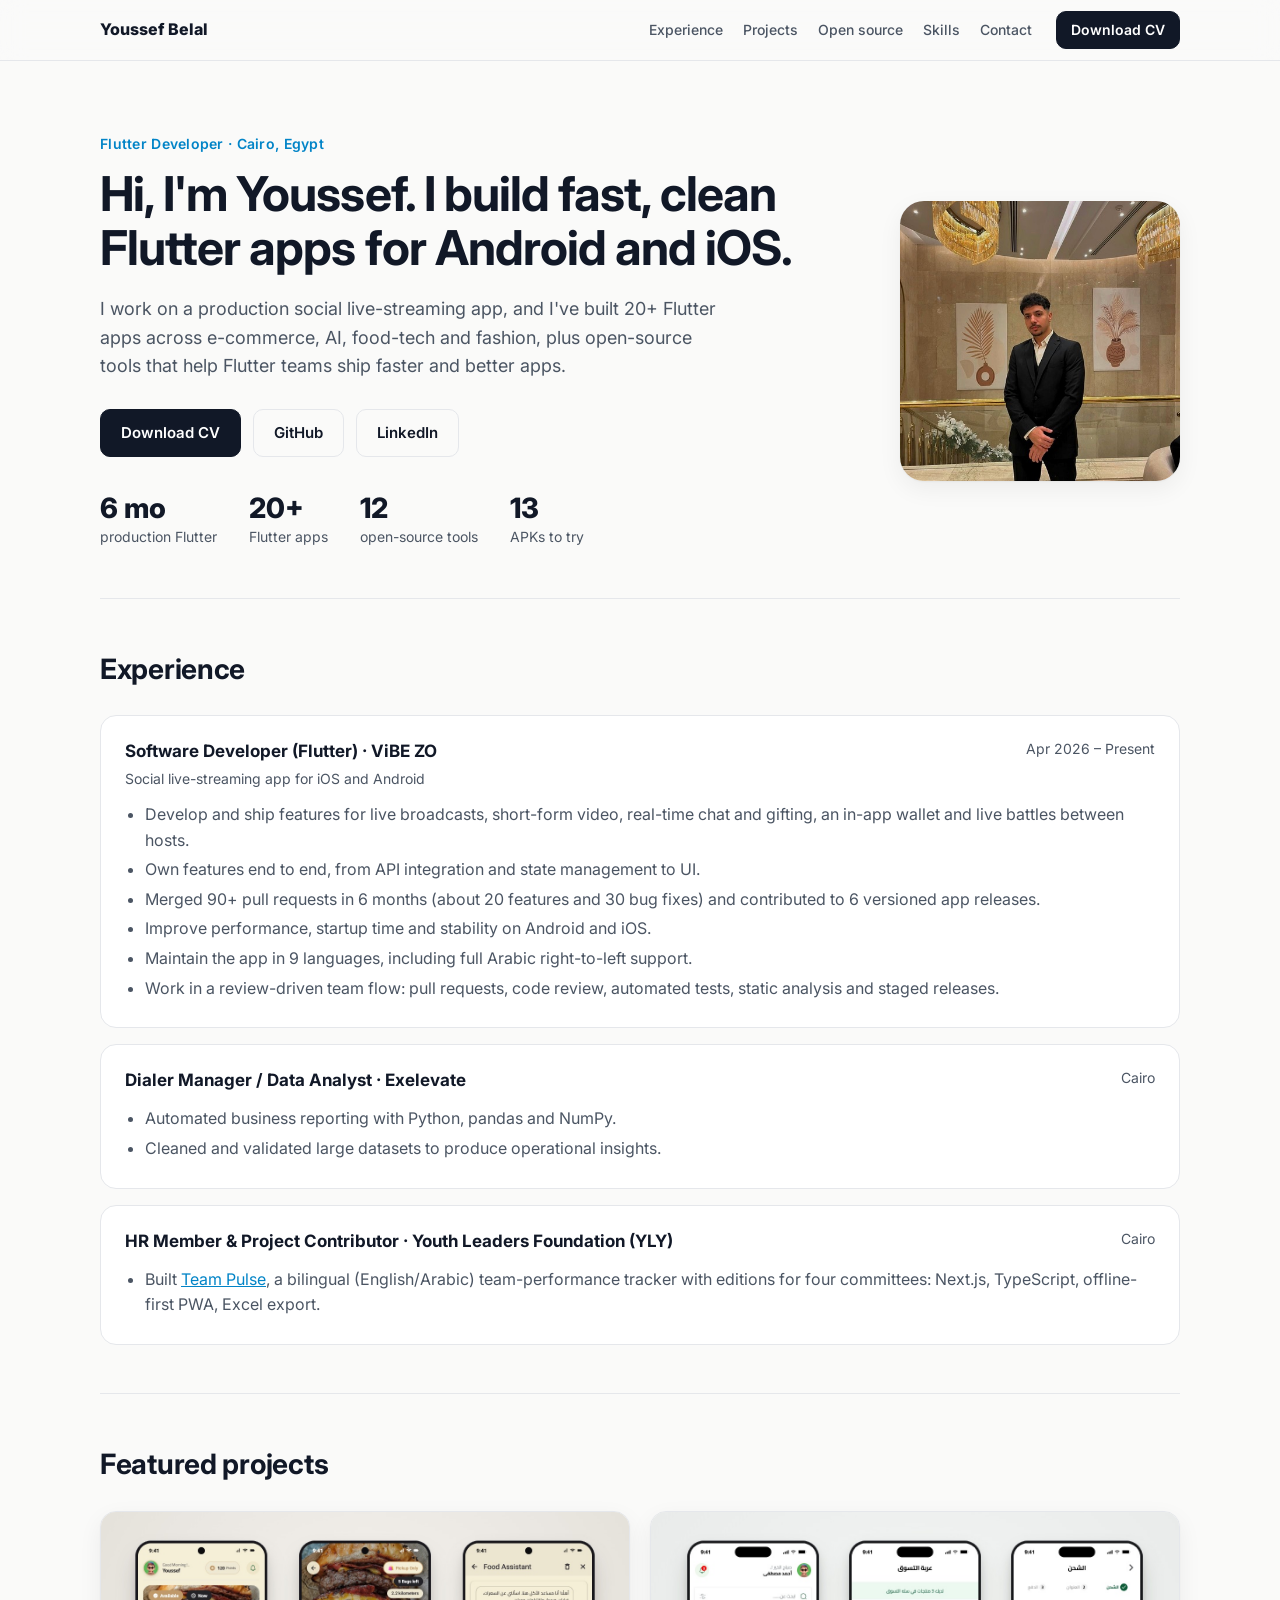
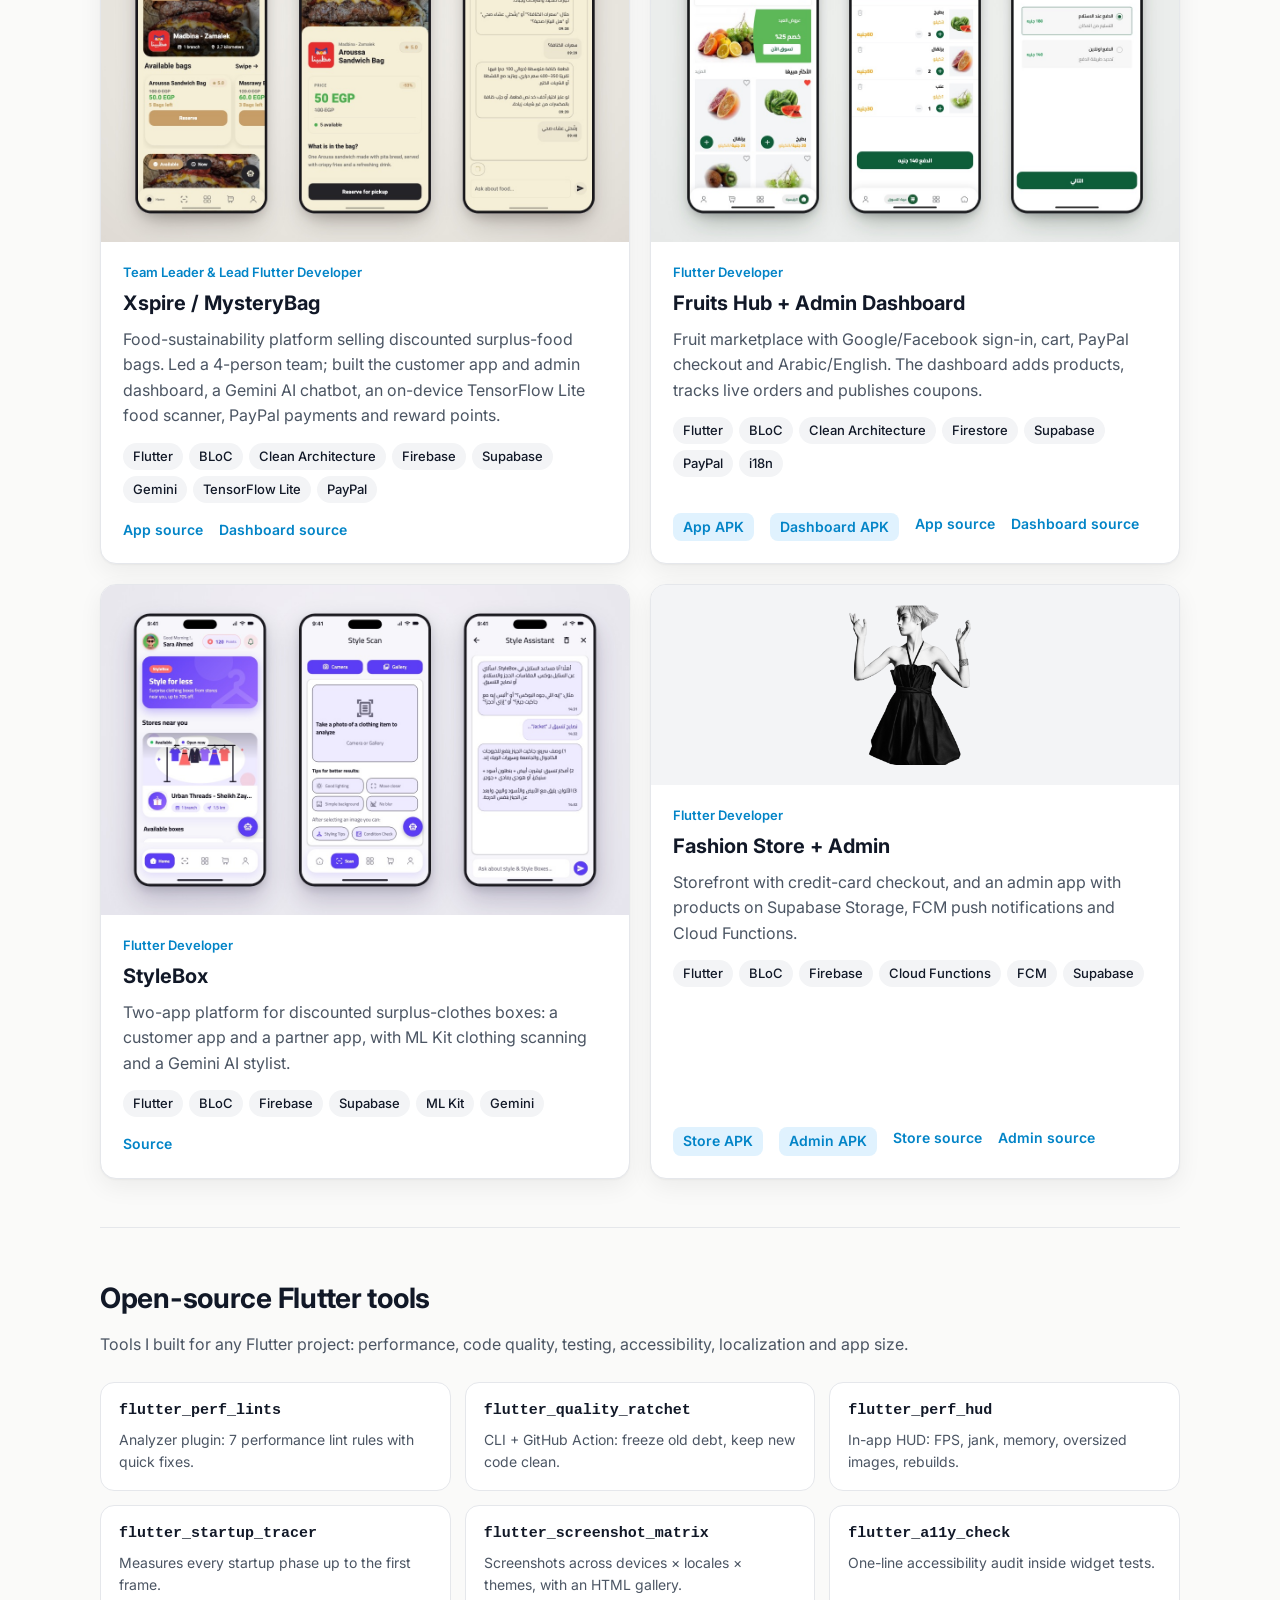
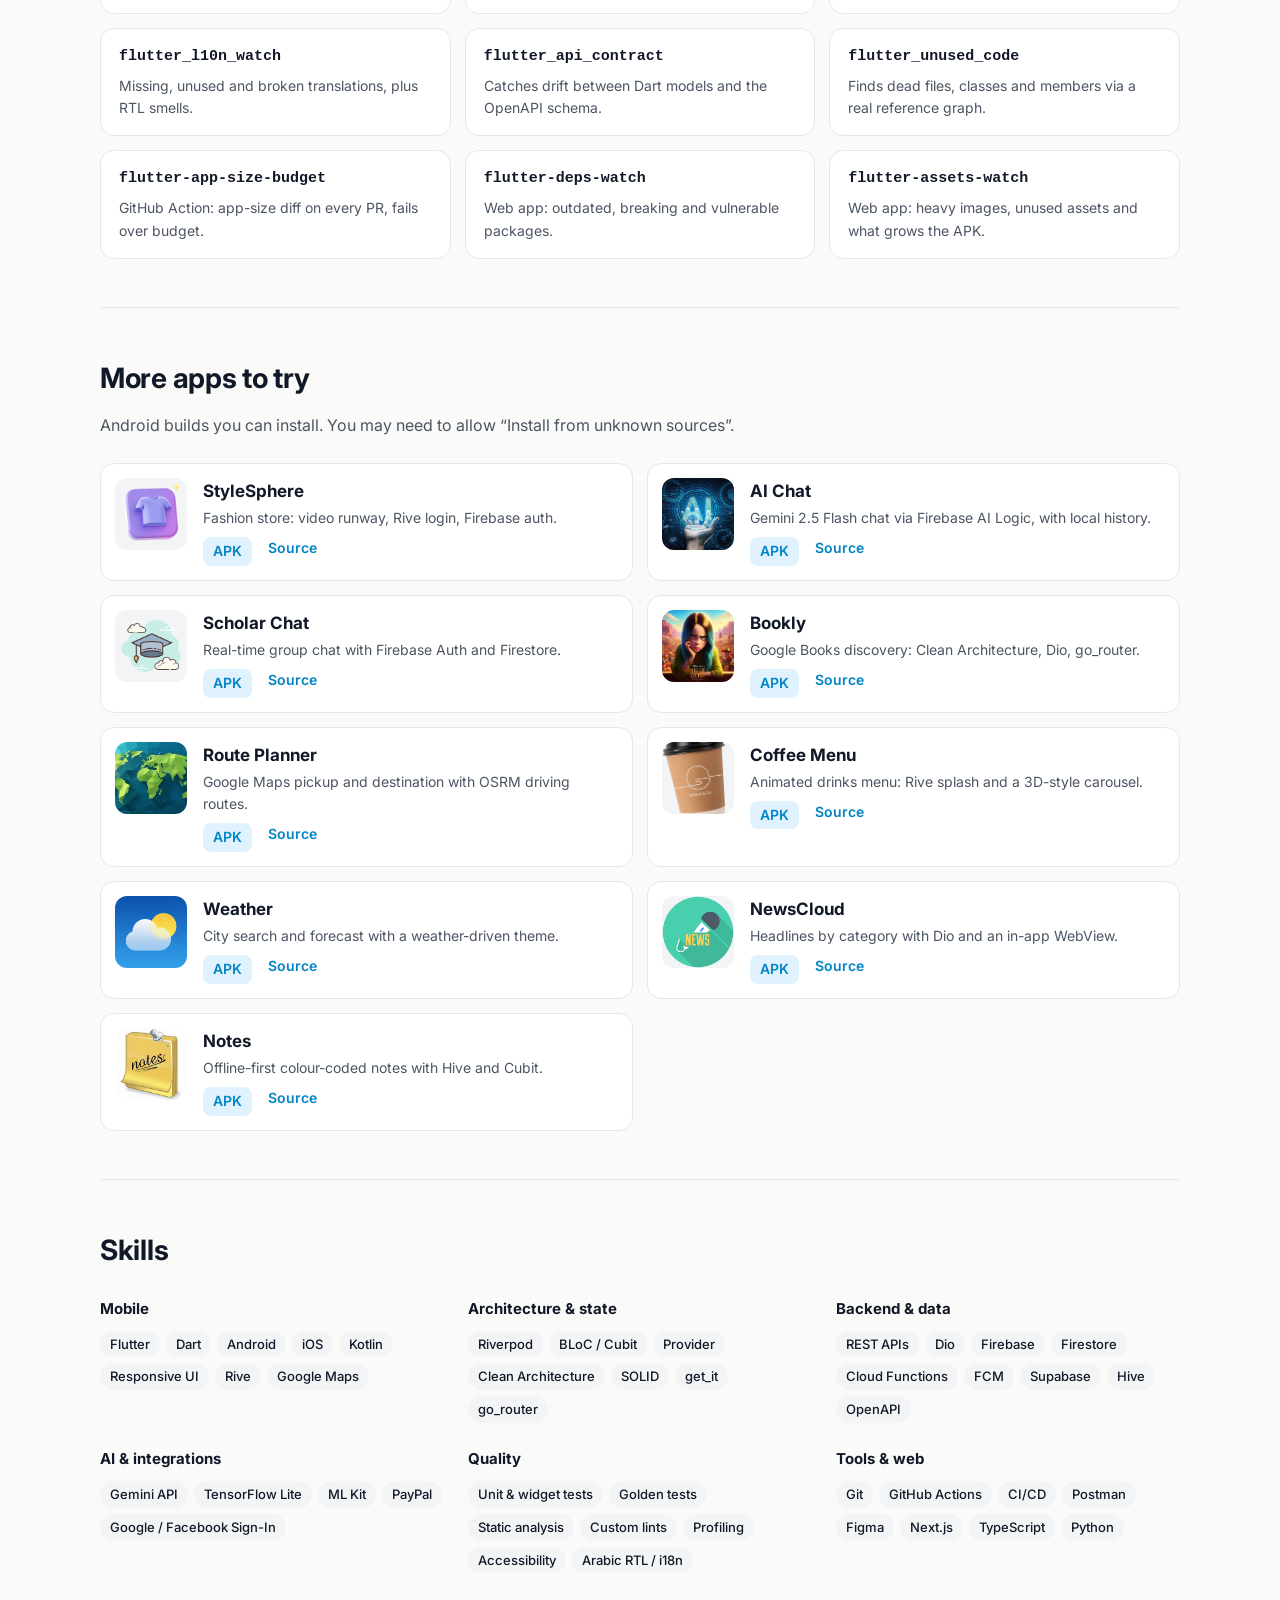
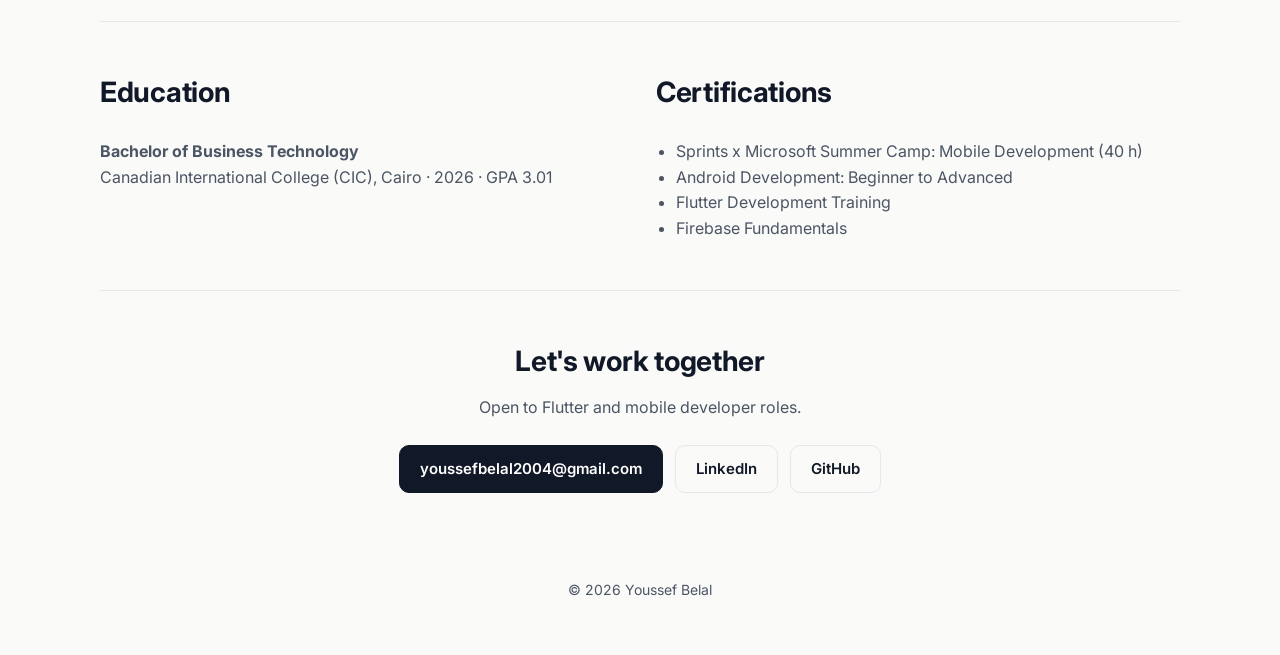
==== index.html @ f090f5cb "Portfolio site: Youssef Belal, Flutter Developer" ====
<!doctype html>
<html lang="en">
  <head>
    <meta charset="utf-8" />
    <meta name="viewport" content="width=device-width, initial-scale=1" />
    <title>Youssef Belal | Flutter Developer</title>
    <meta
      name="description"
      content="Youssef Belal, Flutter Developer in Cairo. Production experience on a social live-streaming app, 20+ Flutter apps and 12 open-source Flutter developer tools."
    />
    <meta property="og:type" content="website" />
    <meta property="og:title" content="Youssef Belal | Flutter Developer" />
    <meta
      property="og:description"
      content="Flutter apps, open-source developer tools and downloadable Android builds."
    />
    <meta property="og:image" content="https://youssef336.github.io/images/profile.jpg" />
    <link rel="canonical" href="https://youssef336.github.io/" />
    <link rel="icon" href="favicon.svg" type="image/svg+xml" />
    <link rel="preconnect" href="https://fonts.googleapis.com" />
    <link rel="preconnect" href="https://fonts.gstatic.com" crossorigin />
    <link
      href="https://fonts.googleapis.com/css2?family=Inter:wght@400;500;600;700;800&display=swap"
      rel="stylesheet"
    />
    <link rel="stylesheet" href="styles.css" />
  </head>
  <body>
    <header class="site-header">
      <div class="container header-bar">
        <a class="brand" href="#top">Youssef Belal</a>
        <nav class="nav" aria-label="Sections">
          <a href="#experience">Experience</a>
          <a href="#projects">Projects</a>
          <a href="#open-source">Open source</a>
          <a href="#skills">Skills</a>
          <a href="#contact">Contact</a>
        </nav>
        <a class="btn btn-small" href="cv/Youssef_Belal_CV.pdf" download>Download CV</a>
      </div>
    </header>

    <main id="top">
      <section class="hero container">
        <div class="hero-copy">
          <p class="eyebrow">Flutter Developer · Cairo, Egypt</p>
          <h1>Hi, I'm Youssef. I build fast, clean Flutter apps for Android and iOS.</h1>
          <p class="lead">
            I work on a production social live-streaming app, and I've built 20+ Flutter apps
            across e-commerce, AI, food-tech and fashion, plus open-source tools that help Flutter
            teams ship faster and better apps.
          </p>
          <div class="hero-actions">
            <a class="btn" href="cv/Youssef_Belal_CV.pdf" download>Download CV</a>
            <a class="btn btn-ghost" href="https://github.com/youssef336">GitHub</a>
            <a class="btn btn-ghost" href="https://www.linkedin.com/in/youssef-belal-509385294/"
              >LinkedIn</a
            >
          </div>
          <ul class="stats">
            <li><strong>6 mo</strong><span>production Flutter</span></li>
            <li><strong>20+</strong><span>Flutter apps</span></li>
            <li><strong>12</strong><span>open-source tools</span></li>
            <li><strong>13</strong><span>APKs to try</span></li>
          </ul>
        </div>
        <img class="hero-photo" src="images/profile.jpg" alt="Youssef Belal" />
      </section>

      <section class="section container" id="experience">
        <h2>Experience</h2>
        <div class="timeline">
          <article class="job">
            <div class="job-head">
              <h3>Software Developer (Flutter) · ViBE ZO</h3>
              <span class="when">Apr 2026 – Present</span>
            </div>
            <p class="job-sub">Social live-streaming app for iOS and Android</p>
            <ul>
              <li>
                Develop and ship features for live broadcasts, short-form video, real-time chat and
                gifting, an in-app wallet and live battles between hosts.
              </li>
              <li>Own features end to end, from API integration and state management to UI.</li>
              <li>
                Merged 90+ pull requests in 6 months (about 20 features and 30 bug fixes) and
                contributed to 6 versioned app releases.
              </li>
              <li>Improve performance, startup time and stability on Android and iOS.</li>
              <li>Maintain the app in 9 languages, including full Arabic right-to-left support.</li>
              <li>
                Work in a review-driven team flow: pull requests, code review, automated tests,
                static analysis and staged releases.
              </li>
            </ul>
          </article>
          <article class="job">
            <div class="job-head">
              <h3>Dialer Manager / Data Analyst · Exelevate</h3>
              <span class="when">Cairo</span>
            </div>
            <ul>
              <li>Automated business reporting with Python, pandas and NumPy.</li>
              <li>Cleaned and validated large datasets to produce operational insights.</li>
            </ul>
          </article>
          <article class="job">
            <div class="job-head">
              <h3>HR Member &amp; Project Contributor · Youth Leaders Foundation (YLY)</h3>
              <span class="when">Cairo</span>
            </div>
            <ul>
              <li>
                Built <a href="https://github.com/youssef336/YLY-web">Team Pulse</a>, a bilingual
                (English/Arabic) team-performance tracker with editions for four committees:
                Next.js, TypeScript, offline-first PWA, Excel export.
              </li>
            </ul>
          </article>
        </div>
      </section>

      <section class="section container" id="projects">
        <h2>Featured projects</h2>
        <div class="featured">
          <article class="project">
            <img src="images/mysterybag_screens.jpg" alt="MysteryBag app screens: home, bag details, AI food assistant" class="project-img screens" />
            <div class="project-body">
              <p class="role">Team Leader &amp; Lead Flutter Developer</p>
              <h3>Xspire / MysteryBag</h3>
              <p>
                Food-sustainability platform selling discounted surplus-food bags. Led a 4-person
                team; built the customer app and admin dashboard, a Gemini AI chatbot, an on-device
                TensorFlow Lite food scanner, PayPal payments and reward points.
              </p>
              <ul class="tags">
                <li>Flutter</li>
                <li>BLoC</li>
                <li>Clean Architecture</li>
                <li>Firebase</li>
                <li>Supabase</li>
                <li>Gemini</li>
                <li>TensorFlow Lite</li>
                <li>PayPal</li>
              </ul>
              <div class="links">
                <a href="https://github.com/youssef336/CiC_final_project">App source</a>
                <a href="https://github.com/SeifAhmed444/xspire_dashboard">Dashboard source</a>
              </div>
            </div>
          </article>

          <article class="project">
            <img
              src="images/fruitshub_screens.jpg"
              alt="Fruits Hub app screens: home, cart, checkout"
              class="project-img screens"
            />
            <div class="project-body">
              <p class="role">Flutter Developer</p>
              <h3>Fruits Hub + Admin Dashboard</h3>
              <p>
                Fruit marketplace with Google/Facebook sign-in, cart, PayPal checkout and
                Arabic/English. The dashboard adds products, tracks live orders and publishes
                coupons.
              </p>
              <ul class="tags">
                <li>Flutter</li>
                <li>BLoC</li>
                <li>Clean Architecture</li>
                <li>Firestore</li>
                <li>Supabase</li>
                <li>PayPal</li>
                <li>i18n</li>
              </ul>
              <div class="links">
                <a class="apk" href="https://github.com/youssef336/portfolio/releases/download/apps/Fruits_Hub.apk">App APK</a>
                <a class="apk" href="https://github.com/youssef336/portfolio/releases/download/apps/fruits_hub_dashboard.apk">Dashboard APK</a>
                <a href="https://github.com/youssef336/Fruits_Hub">App source</a>
                <a href="https://github.com/youssef336/fruits_hub_dashboard">Dashboard source</a>
              </div>
            </div>
          </article>

          <article class="project">
            <img src="images/stylebox_screens.jpg" alt="StyleBox app screens: home, style scan, AI stylist" class="project-img screens" />
            <div class="project-body">
              <p class="role">Flutter Developer</p>
              <h3>StyleBox</h3>
              <p>
                Two-app platform for discounted surplus-clothes boxes: a customer app and a partner
                app, with ML Kit clothing scanning and a Gemini AI stylist.
              </p>
              <ul class="tags">
                <li>Flutter</li>
                <li>BLoC</li>
                <li>Firebase</li>
                <li>Supabase</li>
                <li>ML Kit</li>
                <li>Gemini</li>
              </ul>
              <div class="links">
                <a href="https://github.com/youssef336/stylebox">Source</a>
              </div>
            </div>
          </article>

          <article class="project">
            <img
              src="images/fashion_dashboard.png"
              alt="Fashion admin app"
              class="project-img contain"
            />
            <div class="project-body">
              <p class="role">Flutter Developer</p>
              <h3>Fashion Store + Admin</h3>
              <p>
                Storefront with credit-card checkout, and an admin app with products on Supabase
                Storage, FCM push notifications and Cloud Functions.
              </p>
              <ul class="tags">
                <li>Flutter</li>
                <li>BLoC</li>
                <li>Firebase</li>
                <li>Cloud Functions</li>
                <li>FCM</li>
                <li>Supabase</li>
              </ul>
              <div class="links">
                <a class="apk" href="https://github.com/youssef336/portfolio/releases/download/apps/fashion_app.apk">Store APK</a>
                <a class="apk" href="https://github.com/youssef336/portfolio/releases/download/apps/fashion_dashboard.apk">Admin APK</a>
                <a href="https://github.com/youssef336/fashion_app">Store source</a>
                <a href="https://github.com/youssef336/fashion_dashboard">Admin source</a>
              </div>
            </div>
          </article>
        </div>
      </section>

      <section class="section container" id="open-source">
        <h2>Open-source Flutter tools</h2>
        <p class="section-lead">
          Tools I built for any Flutter project: performance, code quality, testing, accessibility,
          localization and app size.
        </p>
        <div class="tools">
          <a class="tool" href="https://github.com/youssef336/flutter_perf_lints">
            <h3>flutter_perf_lints</h3>
            <p>Analyzer plugin: 7 performance lint rules with quick fixes.</p>
          </a>
          <a class="tool" href="https://github.com/youssef336/flutter_quality_ratchet">
            <h3>flutter_quality_ratchet</h3>
            <p>CLI + GitHub Action: freeze old debt, keep new code clean.</p>
          </a>
          <a class="tool" href="https://github.com/youssef336/flutter_perf_hud">
            <h3>flutter_perf_hud</h3>
            <p>In-app HUD: FPS, jank, memory, oversized images, rebuilds.</p>
          </a>
          <a class="tool" href="https://github.com/youssef336/flutter_startup_tracer">
            <h3>flutter_startup_tracer</h3>
            <p>Measures every startup phase up to the first frame.</p>
          </a>
          <a class="tool" href="https://github.com/youssef336/flutter_screenshot_matrix">
            <h3>flutter_screenshot_matrix</h3>
            <p>Screenshots across devices × locales × themes, with an HTML gallery.</p>
          </a>
          <a class="tool" href="https://github.com/youssef336/flutter_a11y_check">
            <h3>flutter_a11y_check</h3>
            <p>One-line accessibility audit inside widget tests.</p>
          </a>
          <a class="tool" href="https://github.com/youssef336/flutter_l10n_watch">
            <h3>flutter_l10n_watch</h3>
            <p>Missing, unused and broken translations, plus RTL smells.</p>
          </a>
          <a class="tool" href="https://github.com/youssef336/flutter_api_contract">
            <h3>flutter_api_contract</h3>
            <p>Catches drift between Dart models and the OpenAPI schema.</p>
          </a>
          <a class="tool" href="https://github.com/youssef336/flutter_unused_code">
            <h3>flutter_unused_code</h3>
            <p>Finds dead files, classes and members via a real reference graph.</p>
          </a>
          <a class="tool" href="https://github.com/youssef336/flutter-app-size-budget">
            <h3>flutter-app-size-budget</h3>
            <p>GitHub Action: app-size diff on every PR, fails over budget.</p>
          </a>
          <a class="tool" href="https://youssef336.github.io/flutter-deps-watch/">
            <h3>flutter-deps-watch</h3>
            <p>Web app: outdated, breaking and vulnerable packages.</p>
          </a>
          <a class="tool" href="https://youssef336.github.io/flutter-assets-watch/">
            <h3>flutter-assets-watch</h3>
            <p>Web app: heavy images, unused assets and what grows the APK.</p>
          </a>
        </div>
      </section>

      <section class="section container" id="apps">
        <h2>More apps to try</h2>
        <p class="section-lead">
          Android builds you can install. You may need to allow “Install from unknown sources”.
        </p>
        <div class="apps">
          <article class="app">
            <img src="images/StyleSphere.png" alt="" />
            <div>
              <h3>StyleSphere</h3>
              <p>Fashion store: video runway, Rive login, Firebase auth.</p>
              <div class="links">
                <a class="apk" href="https://github.com/youssef336/portfolio/releases/download/apps/StyleSphere.apk">APK</a>
                <a href="https://github.com/youssef336/StyleSphere">Source</a>
              </div>
            </div>
          </article>
          <article class="app">
            <img src="images/AI_chatgpt.png" alt="" />
            <div>
              <h3>AI Chat</h3>
              <p>Gemini 2.5 Flash chat via Firebase AI Logic, with local history.</p>
              <div class="links">
                <a class="apk" href="https://github.com/youssef336/portfolio/releases/download/apps/AI_chatgpt.apk">APK</a>
                <a href="https://github.com/youssef336/AI_chatgpt">Source</a>
              </div>
            </div>
          </article>
          <article class="app">
            <img src="images/Chat_app.png" alt="" />
            <div>
              <h3>Scholar Chat</h3>
              <p>Real-time group chat with Firebase Auth and Firestore.</p>
              <div class="links">
                <a class="apk" href="https://github.com/youssef336/portfolio/releases/download/apps/Chat_app.apk">APK</a>
                <a href="https://github.com/youssef336/Chat_app">Source</a>
              </div>
            </div>
          </article>
          <article class="app">
            <img src="images/Bookly_app.png" alt="" />
            <div>
              <h3>Bookly</h3>
              <p>Google Books discovery: Clean Architecture, Dio, go_router.</p>
              <div class="links">
                <a class="apk" href="https://github.com/youssef336/portfolio/releases/download/apps/Bookly_app.apk">APK</a>
                <a href="https://github.com/youssef336/Bookly_app">Source</a>
              </div>
            </div>
          </article>
          <article class="app">
            <img src="images/Map.png" alt="" />
            <div>
              <h3>Route Planner</h3>
              <p>Google Maps pickup and destination with OSRM driving routes.</p>
              <div class="links">
                <a class="apk" href="https://github.com/youssef336/portfolio/releases/download/apps/Map.apk">APK</a>
                <a href="https://github.com/youssef336/Map">Source</a>
              </div>
            </div>
          </article>
          <article class="app">
            <img src="images/Coffee_app.png" alt="" />
            <div>
              <h3>Coffee Menu</h3>
              <p>Animated drinks menu: Rive splash and a 3D-style carousel.</p>
              <div class="links">
                <a class="apk" href="https://github.com/youssef336/portfolio/releases/download/apps/Coffee_app.apk">APK</a>
                <a href="https://github.com/youssef336/Coffee_app">Source</a>
              </div>
            </div>
          </article>
          <article class="app">
            <img src="images/weather.png" alt="" />
            <div>
              <h3>Weather</h3>
              <p>City search and forecast with a weather-driven theme.</p>
              <div class="links">
                <a class="apk" href="https://github.com/youssef336/portfolio/releases/download/apps/weather_app.apk">APK</a>
                <a href="https://github.com/youssef336/Weather_app">Source</a>
              </div>
            </div>
          </article>
          <article class="app">
            <img src="images/news_app.png" alt="" />
            <div>
              <h3>NewsCloud</h3>
              <p>Headlines by category with Dio and an in-app WebView.</p>
              <div class="links">
                <a class="apk" href="https://github.com/youssef336/portfolio/releases/download/apps/news_app.apk">APK</a>
                <a href="https://github.com/youssef336/news_app">Source</a>
              </div>
            </div>
          </article>
          <article class="app">
            <img src="images/notes_app.png" alt="" />
            <div>
              <h3>Notes</h3>
              <p>Offline-first colour-coded notes with Hive and Cubit.</p>
              <div class="links">
                <a class="apk" href="https://github.com/youssef336/portfolio/releases/download/apps/notes_app.apk">APK</a>
                <a href="https://github.com/youssef336/notes_app">Source</a>
              </div>
            </div>
          </article>
        </div>
      </section>

      <section class="section container" id="skills">
        <h2>Skills</h2>
        <div class="skills">
          <div>
            <h3>Mobile</h3>
            <ul class="tags">
              <li>Flutter</li>
              <li>Dart</li>
              <li>Android</li>
              <li>iOS</li>
              <li>Kotlin</li>
              <li>Responsive UI</li>
              <li>Rive</li>
              <li>Google Maps</li>
            </ul>
          </div>
          <div>
            <h3>Architecture &amp; state</h3>
            <ul class="tags">
              <li>Riverpod</li>
              <li>BLoC / Cubit</li>
              <li>Provider</li>
              <li>Clean Architecture</li>
              <li>SOLID</li>
              <li>get_it</li>
              <li>go_router</li>
            </ul>
          </div>
          <div>
            <h3>Backend &amp; data</h3>
            <ul class="tags">
              <li>REST APIs</li>
              <li>Dio</li>
              <li>Firebase</li>
              <li>Firestore</li>
              <li>Cloud Functions</li>
              <li>FCM</li>
              <li>Supabase</li>
              <li>Hive</li>
              <li>OpenAPI</li>
            </ul>
          </div>
          <div>
            <h3>AI &amp; integrations</h3>
            <ul class="tags">
              <li>Gemini API</li>
              <li>TensorFlow Lite</li>
              <li>ML Kit</li>
              <li>PayPal</li>
              <li>Google / Facebook Sign-In</li>
            </ul>
          </div>
          <div>
            <h3>Quality</h3>
            <ul class="tags">
              <li>Unit &amp; widget tests</li>
              <li>Golden tests</li>
              <li>Static analysis</li>
              <li>Custom lints</li>
              <li>Profiling</li>
              <li>Accessibility</li>
              <li>Arabic RTL / i18n</li>
            </ul>
          </div>
          <div>
            <h3>Tools &amp; web</h3>
            <ul class="tags">
              <li>Git</li>
              <li>GitHub Actions</li>
              <li>CI/CD</li>
              <li>Postman</li>
              <li>Figma</li>
              <li>Next.js</li>
              <li>TypeScript</li>
              <li>Python</li>
            </ul>
          </div>
        </div>
      </section>

      <section class="section container two-col" id="education">
        <div>
          <h2>Education</h2>
          <p>
            <strong>Bachelor of Business Technology</strong><br />
            Canadian International College (CIC), Cairo · 2026 · GPA 3.01
          </p>
        </div>
        <div>
          <h2>Certifications</h2>
          <ul class="plain">
            <li>Sprints x Microsoft Summer Camp: Mobile Development (40 h)</li>
            <li>Android Development: Beginner to Advanced</li>
            <li>Flutter Development Training</li>
            <li>Firebase Fundamentals</li>
          </ul>
        </div>
      </section>

      <section class="section container contact" id="contact">
        <h2>Let's work together</h2>
        <p class="section-lead">Open to Flutter and mobile developer roles.</p>
        <div class="hero-actions">
          <a class="btn" href="mailto:youssefbelal2004@gmail.com">youssefbelal2004@gmail.com</a>
          <a class="btn btn-ghost" href="https://www.linkedin.com/in/youssef-belal-509385294/"
            >LinkedIn</a
          >
          <a class="btn btn-ghost" href="https://github.com/youssef336">GitHub</a>
        </div>
      </section>
    </main>

    <footer class="site-footer container">
      <p>© 2026 Youssef Belal</p>
    </footer>
  </body>
</html>
---- styles.css ----
:root {
  --bg: #fafaf9;
  --surface: #ffffff;
  --text: #111827;
  --muted: #4b5563;
  --border: #e5e7eb;
  --accent: #0284c7;
  --accent-soft: #e0f2fe;
  --tag-bg: #f3f4f6;
  --btn-bg: #111827;
  --btn-text: #ffffff;
  --shadow: 0 1px 2px rgba(0, 0, 0, 0.04), 0 8px 24px rgba(0, 0, 0, 0.06);
}

@media (prefers-color-scheme: dark) {
  :root {
    --bg: #0b0f17;
    --surface: #121826;
    --text: #f3f4f6;
    --muted: #9ca3af;
    --border: #1f2937;
    --accent: #38bdf8;
    --accent-soft: #0c2a3d;
    --tag-bg: #1f2937;
    --btn-bg: #f3f4f6;
    --btn-text: #0b0f17;
    --shadow: 0 1px 2px rgba(0, 0, 0, 0.3), 0 8px 24px rgba(0, 0, 0, 0.35);
  }
}

* {
  box-sizing: border-box;
}

html {
  scroll-behavior: smooth;
  scroll-padding-top: 72px;
}

body {
  margin: 0;
  background: var(--bg);
  color: var(--text);
  font-family: Inter, system-ui, -apple-system, "Segoe UI", sans-serif;
  font-size: 16px;
  line-height: 1.6;
}

a {
  color: var(--accent);
}

img {
  max-width: 100%;
  display: block;
}

.container {
  width: min(1080px, calc(100% - 32px));
  margin: 0 auto;
}

/* Header */
.site-header {
  position: sticky;
  top: 0;
  z-index: 10;
  background: color-mix(in srgb, var(--bg) 85%, transparent);
  backdrop-filter: blur(12px);
  border-bottom: 1px solid var(--border);
}

.header-bar {
  display: flex;
  align-items: center;
  gap: 24px;
  height: 60px;
}

.brand {
  font-weight: 800;
  color: var(--text);
  text-decoration: none;
}

.nav {
  display: flex;
  gap: 20px;
  margin-left: auto;
}

.nav a {
  color: var(--muted);
  text-decoration: none;
  font-size: 14px;
  font-weight: 500;
}

.nav a:hover {
  color: var(--text);
}

/* Buttons */
.btn {
  display: inline-flex;
  align-items: center;
  justify-content: center;
  padding: 11px 20px;
  border-radius: 10px;
  background: var(--btn-bg);
  color: var(--btn-text);
  border: 1px solid var(--btn-bg);
  font-weight: 600;
  font-size: 15px;
  text-decoration: none;
  transition: transform 0.15s ease, opacity 0.15s ease;
}

.btn:hover {
  transform: translateY(-1px);
  opacity: 0.92;
}

.btn-ghost {
  background: transparent;
  color: var(--text);
  border-color: var(--border);
}

.btn-small {
  padding: 7px 14px;
  font-size: 14px;
}

/* Hero */
.hero {
  display: grid;
  grid-template-columns: 1fr 280px;
  gap: 48px;
  align-items: center;
  padding: 72px 0 48px;
}

.eyebrow {
  margin: 0 0 12px;
  color: var(--accent);
  font-weight: 600;
  font-size: 14px;
  letter-spacing: 0.02em;
}

h1 {
  margin: 0;
  font-size: clamp(32px, 5vw, 48px);
  line-height: 1.12;
  letter-spacing: -0.02em;
}

.lead {
  margin: 20px 0 28px;
  color: var(--muted);
  font-size: 18px;
  max-width: 620px;
}

.hero-actions {
  display: flex;
  flex-wrap: wrap;
  gap: 12px;
}

.hero-photo {
  width: 280px;
  aspect-ratio: 1;
  object-fit: cover;
  border-radius: 24px;
  box-shadow: var(--shadow);
}

.stats {
  display: flex;
  flex-wrap: wrap;
  gap: 32px;
  list-style: none;
  padding: 0;
  margin: 36px 0 0;
}

.stats strong {
  display: block;
  font-size: 28px;
  font-weight: 800;
  line-height: 1.1;
}

.stats span {
  color: var(--muted);
  font-size: 14px;
}

/* Sections */
.section {
  padding: 48px 0;
  border-top: 1px solid var(--border);
}

h2 {
  margin: 0 0 24px;
  font-size: 28px;
  letter-spacing: -0.01em;
}

h3 {
  margin: 0;
  font-size: 17px;
}

.section-lead {
  margin: -12px 0 24px;
  color: var(--muted);
}

/* Experience */
.timeline {
  display: grid;
  gap: 16px;
}

.job {
  background: var(--surface);
  border: 1px solid var(--border);
  border-radius: 16px;
  padding: 22px 24px;
}

.job-head {
  display: flex;
  justify-content: space-between;
  gap: 16px;
  flex-wrap: wrap;
}

.when {
  color: var(--muted);
  font-size: 14px;
  white-space: nowrap;
}

.job-sub {
  margin: 2px 0 0;
  color: var(--muted);
  font-size: 14px;
}

.job ul {
  margin: 12px 0 0;
  padding-left: 20px;
  color: var(--muted);
}

.job li {
  margin-bottom: 4px;
}

/* Featured projects */
.featured {
  display: grid;
  grid-template-columns: repeat(2, 1fr);
  gap: 20px;
}

.project {
  display: flex;
  flex-direction: column;
  background: var(--surface);
  border: 1px solid var(--border);
  border-radius: 16px;
  overflow: hidden;
  box-shadow: var(--shadow);
}

.project-img {
  width: 100%;
  height: 200px;
  object-fit: cover;
  background: var(--tag-bg);
}

.project-img.screens {
  height: auto;
  aspect-ratio: 1200 / 750;
}

.project-img.contain {
  object-fit: contain;
  padding: 20px;
}

.project-body {
  display: flex;
  flex-direction: column;
  flex: 1;
  padding: 20px 22px 22px;
}

.role {
  margin: 0 0 4px;
  color: var(--accent);
  font-size: 13px;
  font-weight: 600;
}

.project-body h3 {
  font-size: 20px;
}

.project-body > p:not(.role) {
  color: var(--muted);
  margin: 8px 0 14px;
}

.tags {
  display: flex;
  flex-wrap: wrap;
  gap: 6px;
  list-style: none;
  padding: 0;
  margin: 0 0 16px;
}

.tags li {
  background: var(--tag-bg);
  border-radius: 999px;
  padding: 3px 10px;
  font-size: 13px;
  font-weight: 500;
}

.links {
  display: flex;
  flex-wrap: wrap;
  gap: 8px 16px;
  margin-top: auto;
}

.links a {
  font-size: 14px;
  font-weight: 600;
  text-decoration: none;
}

.links a:hover {
  text-decoration: underline;
}

.links a.apk {
  background: var(--accent-soft);
  padding: 3px 10px;
  border-radius: 8px;
}

/* Open-source tools */
.tools {
  display: grid;
  grid-template-columns: repeat(3, 1fr);
  gap: 14px;
}

.tool {
  display: block;
  background: var(--surface);
  border: 1px solid var(--border);
  border-radius: 14px;
  padding: 16px 18px;
  color: var(--text);
  text-decoration: none;
  transition: border-color 0.15s ease, transform 0.15s ease;
}

.tool:hover {
  border-color: var(--accent);
  transform: translateY(-2px);
}

.tool h3 {
  font-size: 15px;
  font-family: ui-monospace, SFMono-Regular, Menlo, monospace;
  overflow-wrap: anywhere;
}

.tool p {
  margin: 6px 0 0;
  color: var(--muted);
  font-size: 14px;
}

/* More apps */
.apps {
  display: grid;
  grid-template-columns: repeat(2, 1fr);
  gap: 14px;
}

.app {
  display: flex;
  gap: 16px;
  align-items: flex-start;
  background: var(--surface);
  border: 1px solid var(--border);
  border-radius: 14px;
  padding: 14px;
}

.app img {
  width: 72px;
  height: 72px;
  flex-shrink: 0;
  border-radius: 12px;
  object-fit: cover;
  background: var(--tag-bg);
}

.app p {
  margin: 2px 0 8px;
  color: var(--muted);
  font-size: 14px;
}

/* Skills */
.skills {
  display: grid;
  grid-template-columns: repeat(3, 1fr);
  gap: 24px;
}

.skills h3 {
  margin-bottom: 10px;
  font-size: 15px;
}

.skills .tags {
  margin: 0;
}

/* Education */
.two-col {
  display: grid;
  grid-template-columns: 1fr 1fr;
  gap: 32px;
}

.two-col p,
.plain {
  color: var(--muted);
  margin: 0;
}

.plain {
  padding-left: 20px;
}

/* Contact & footer */
.contact {
  text-align: center;
}

.contact .hero-actions {
  justify-content: center;
}

.site-footer {
  padding: 24px 0 40px;
  color: var(--muted);
  font-size: 14px;
  text-align: center;
}

/* Responsive */
@media (max-width: 860px) {
  .nav {
    display: none;
  }

  .header-bar .btn-small {
    margin-left: auto;
  }

  .hero {
    grid-template-columns: 1fr;
    padding-top: 40px;
  }

  .hero-photo {
    order: -1;
    width: 140px;
    border-radius: 50%;
  }

  .featured,
  .apps,
  .two-col {
    grid-template-columns: 1fr;
  }

  .tools,
  .skills {
    grid-template-columns: repeat(2, 1fr);
  }
}

@media (max-width: 560px) {
  .tools,
  .skills {
    grid-template-columns: 1fr;
  }

  .stats {
    display: grid;
    grid-template-columns: repeat(2, 1fr);
    gap: 20px;
  }
}
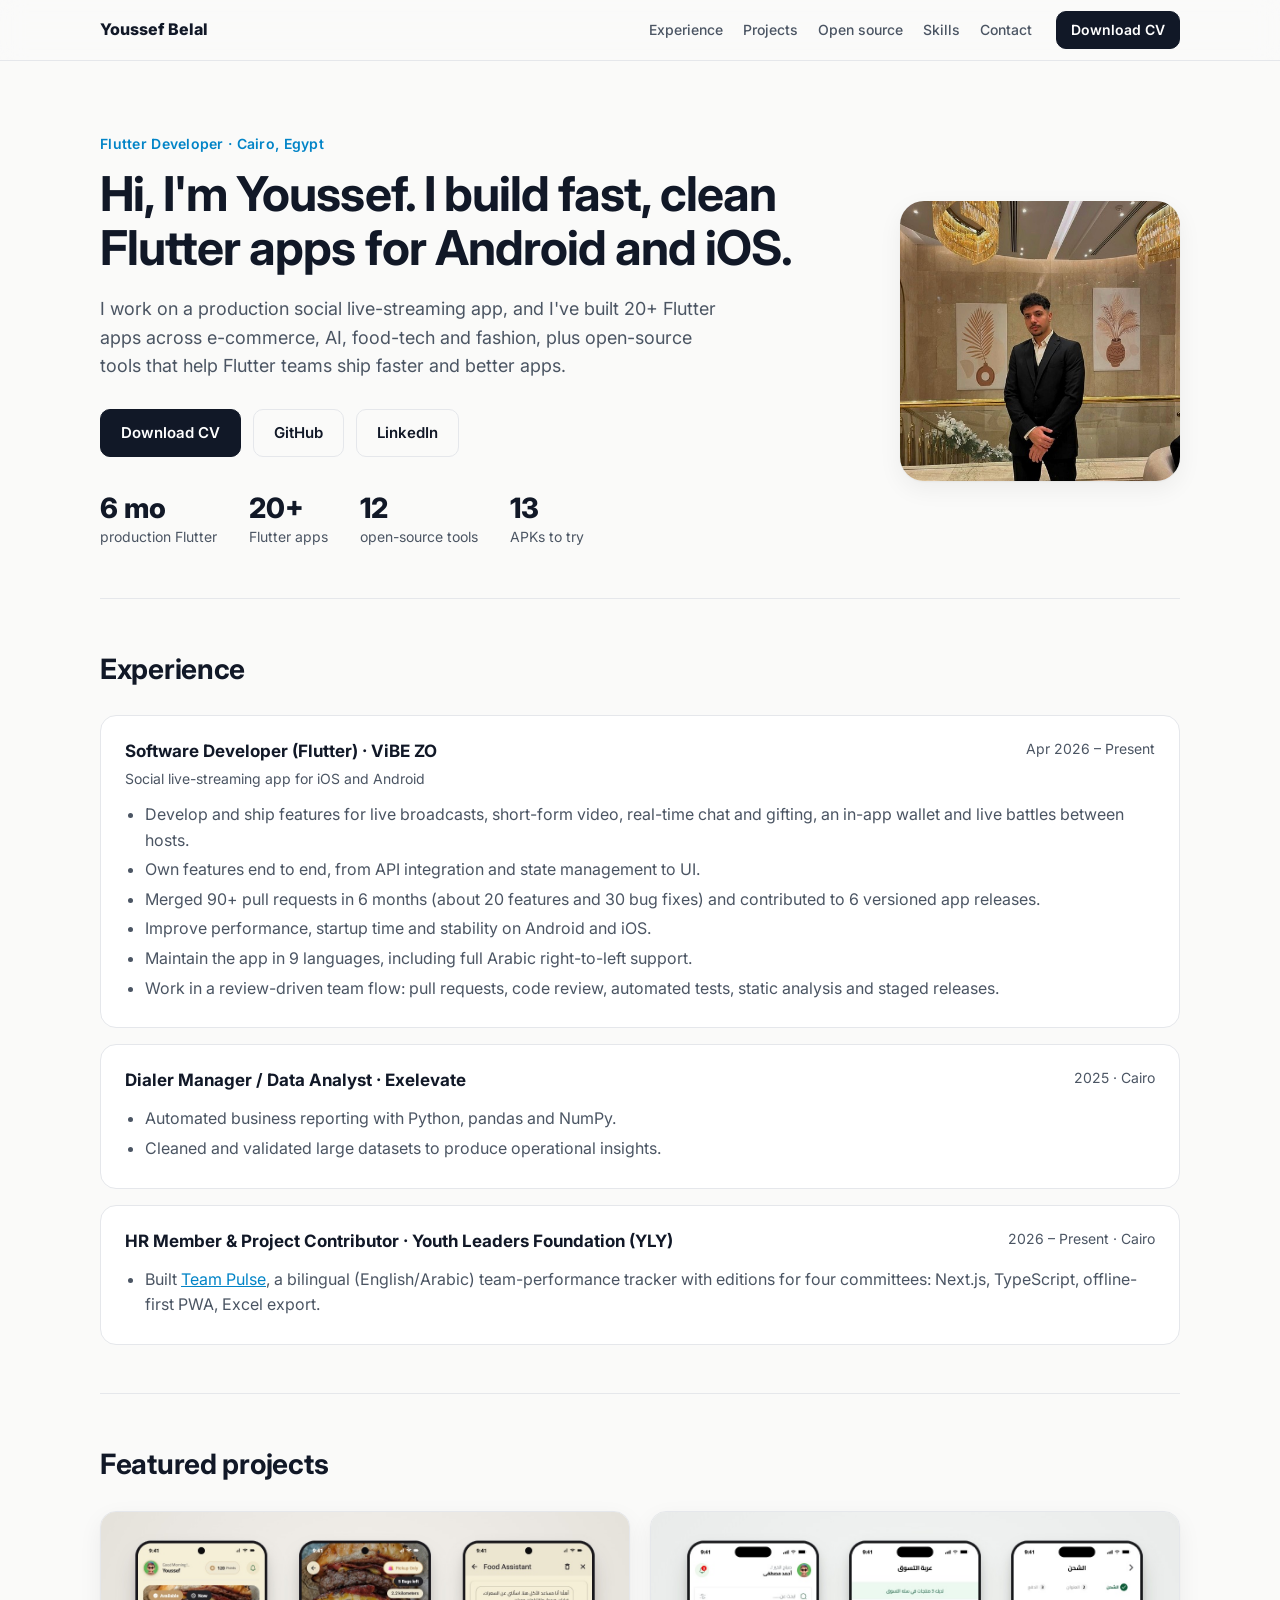
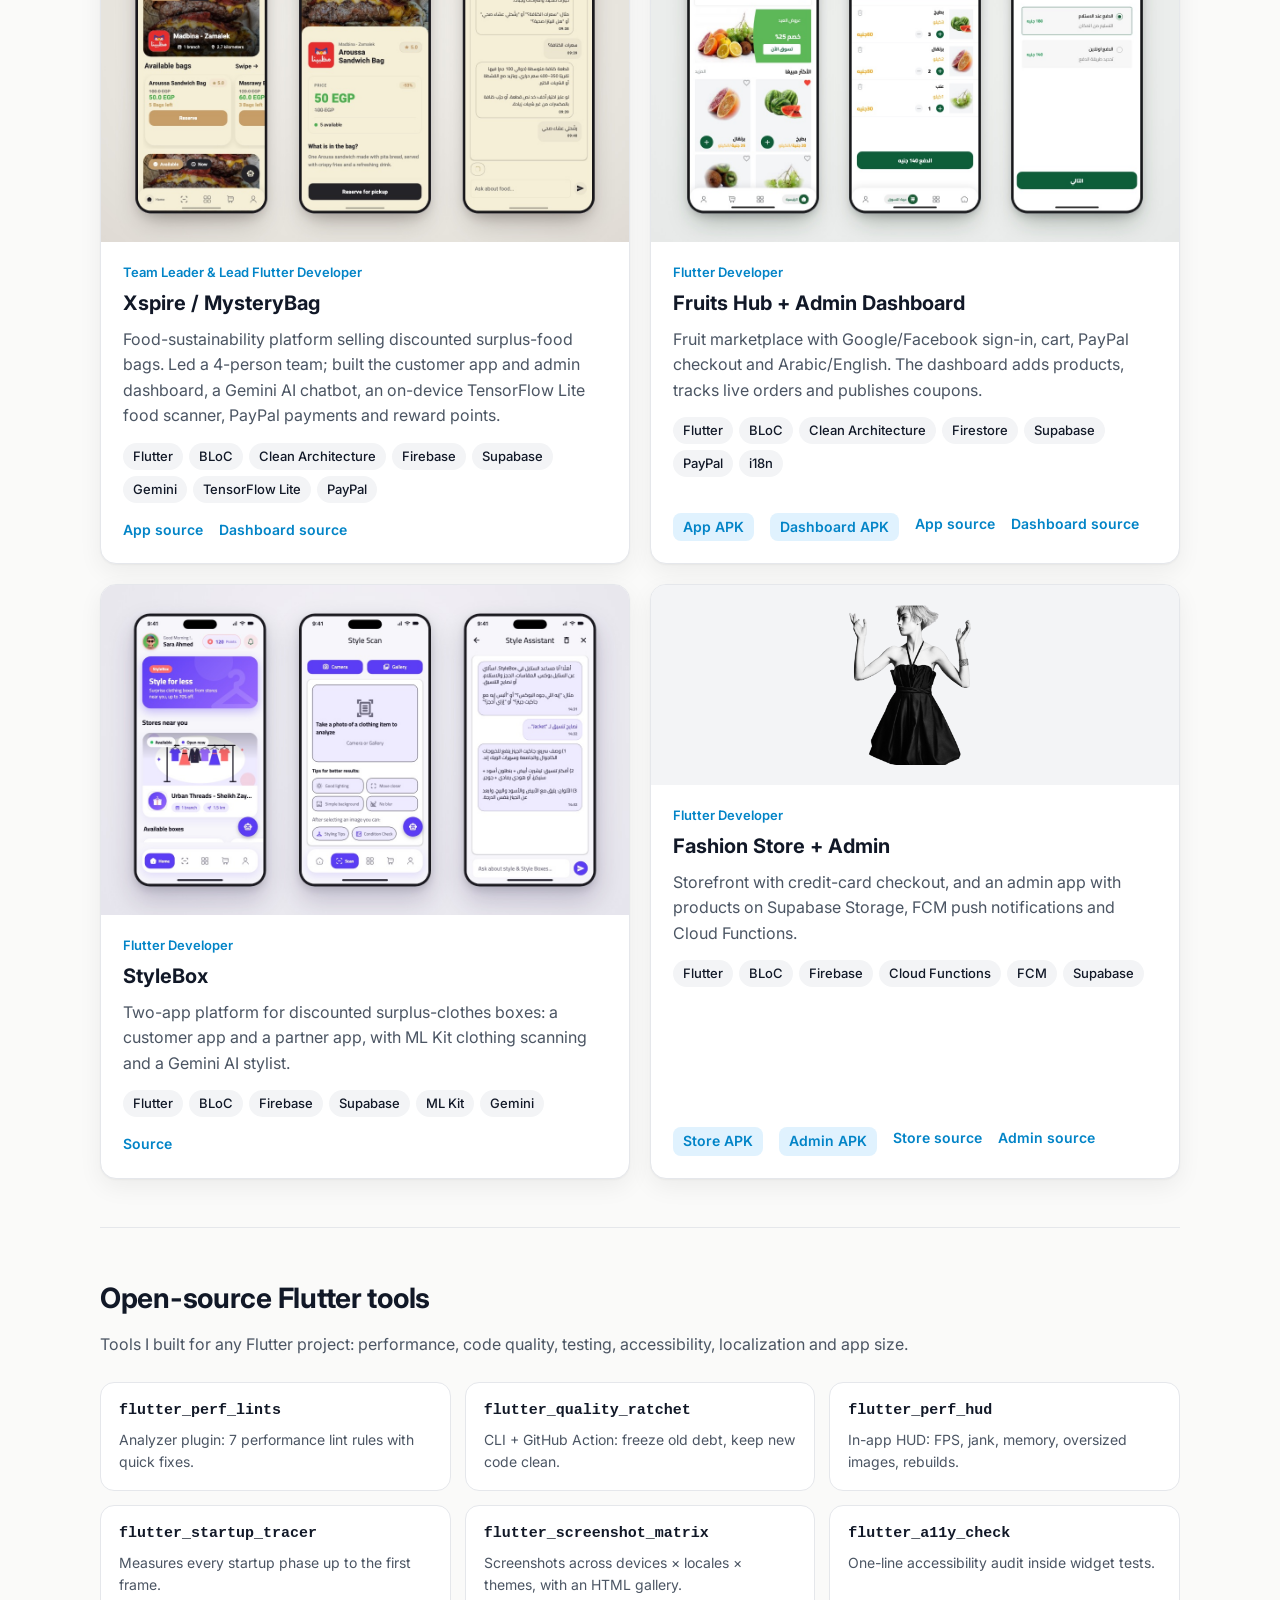
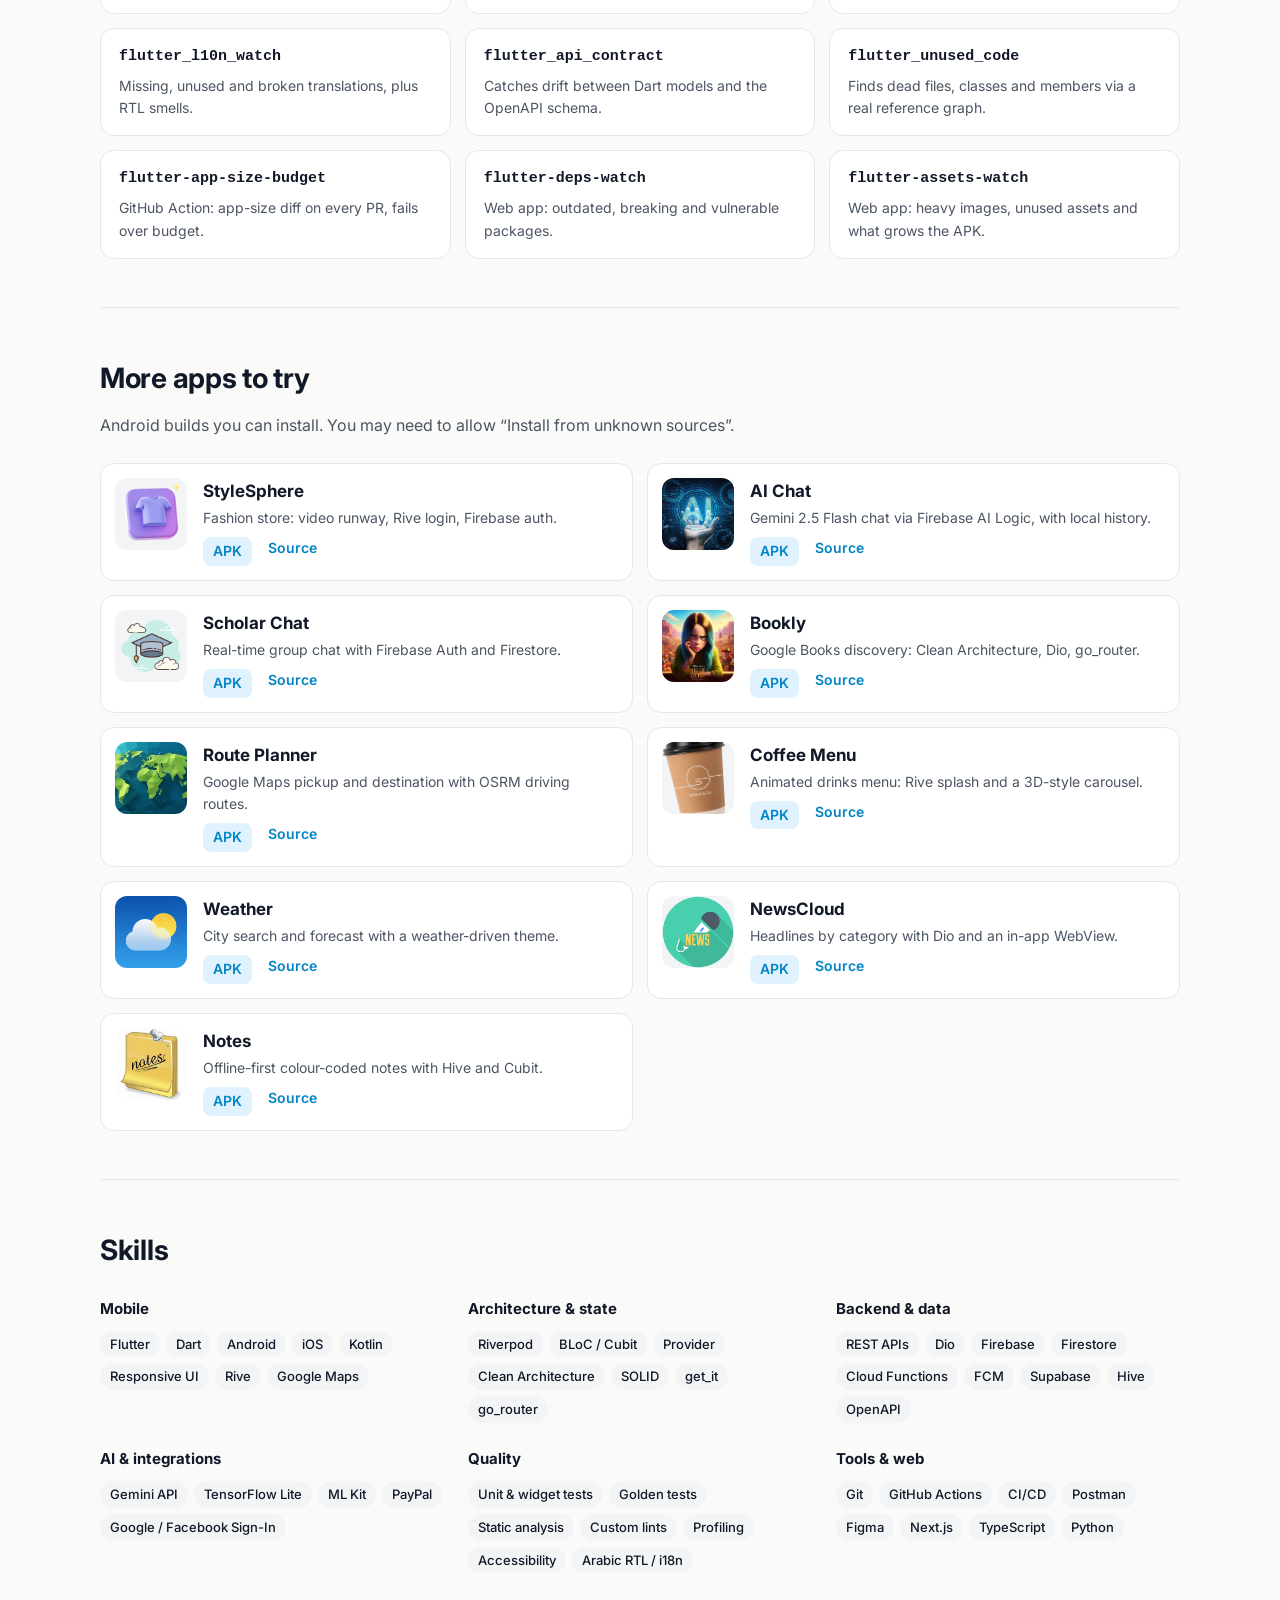
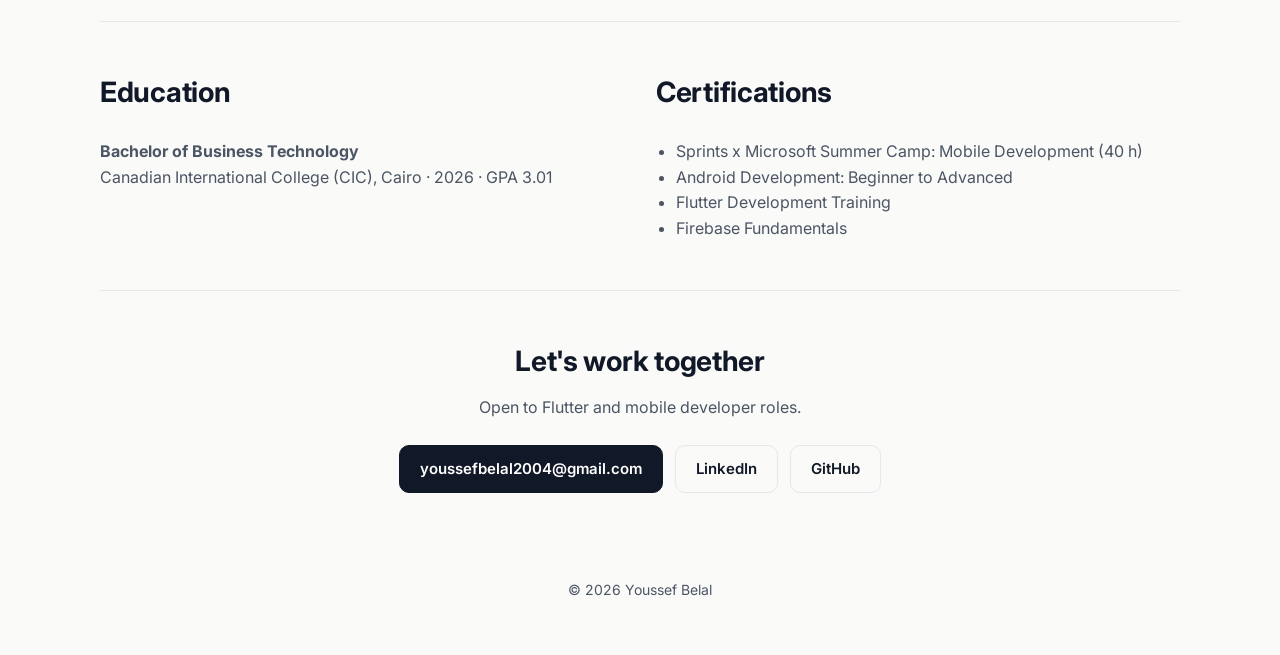
==== commit e48be5c4: "feat: add dates for Exelevate and YLY" ====
--- a/index.html
+++ b/index.html
@@ -97,7 +97,7 @@
           <article class="job">
             <div class="job-head">
               <h3>Dialer Manager / Data Analyst · Exelevate</h3>
-              <span class="when">Cairo</span>
+              <span class="when">2025 · Cairo</span>
             </div>
             <ul>
               <li>Automated business reporting with Python, pandas and NumPy.</li>
@@ -107,7 +107,7 @@
           <article class="job">
             <div class="job-head">
               <h3>HR Member &amp; Project Contributor · Youth Leaders Foundation (YLY)</h3>
-              <span class="when">Cairo</span>
+              <span class="when">2026 – Present · Cairo</span>
             </div>
             <ul>
               <li>
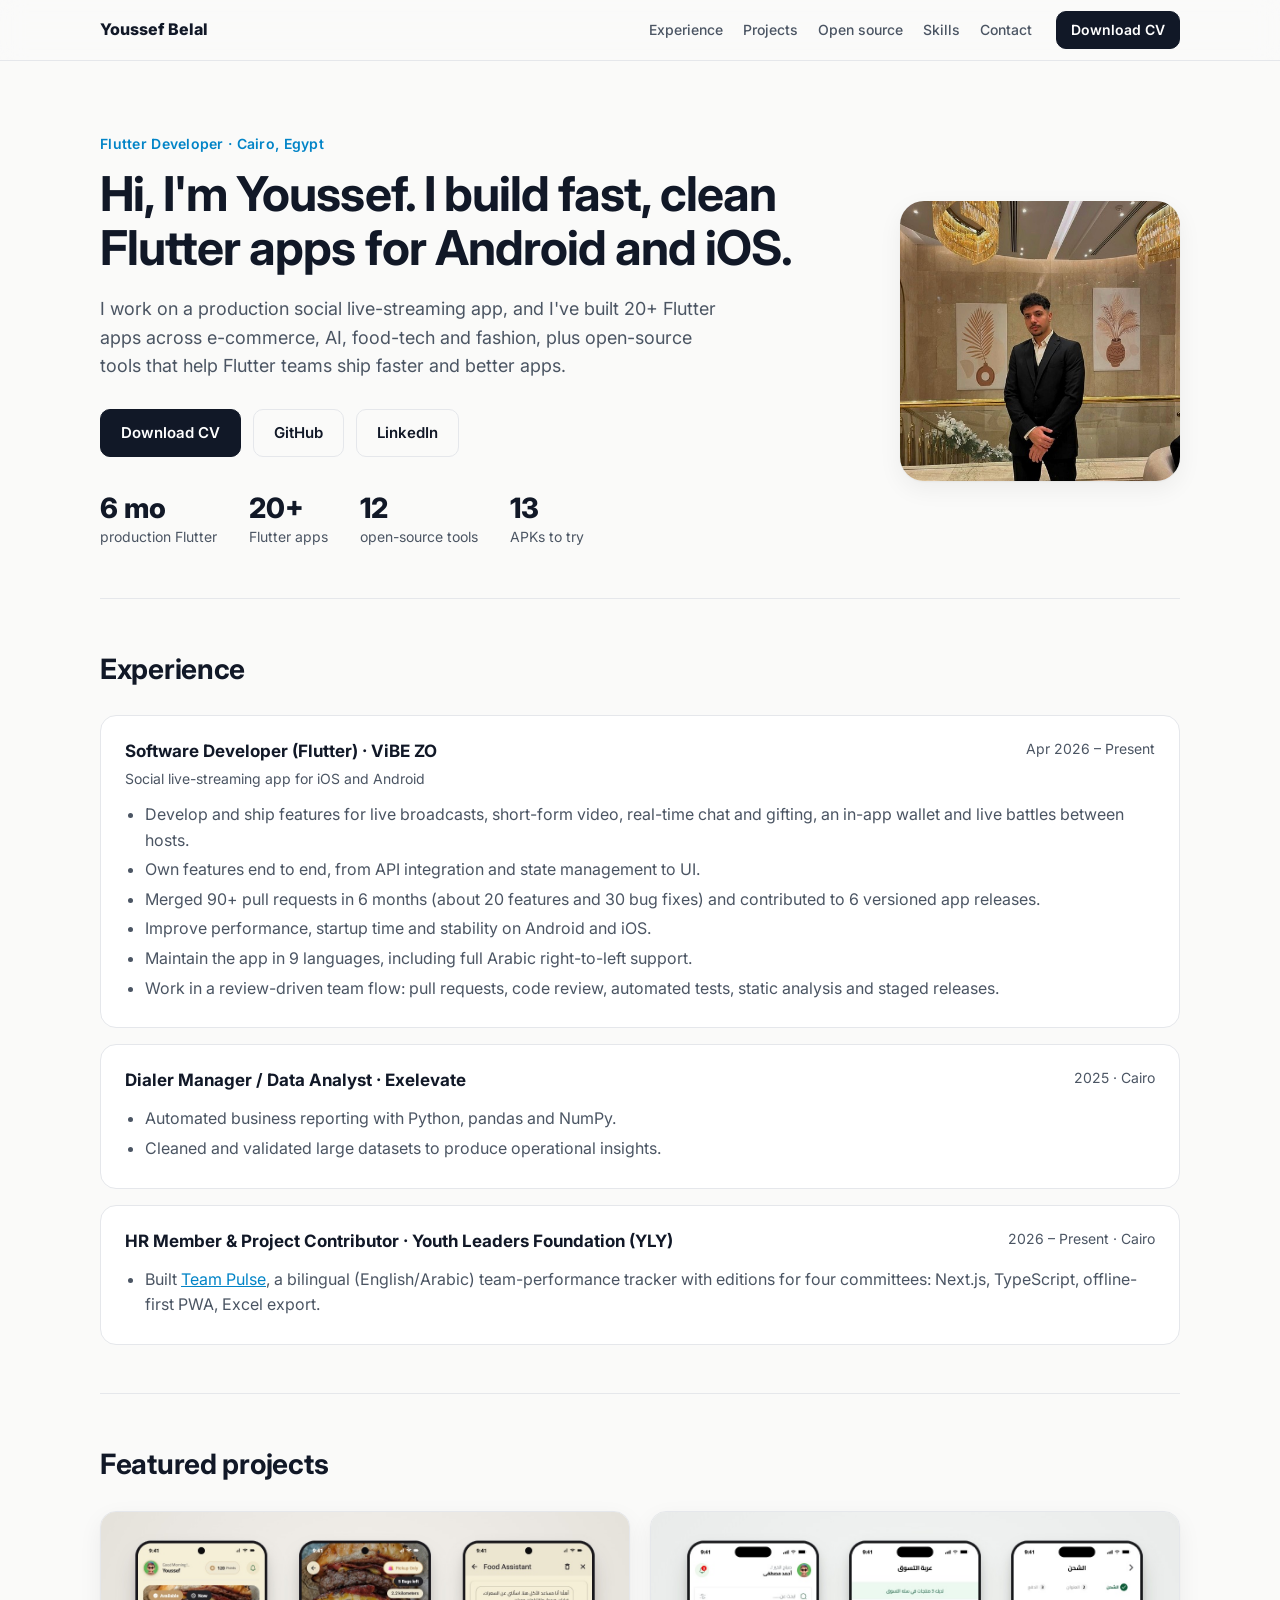
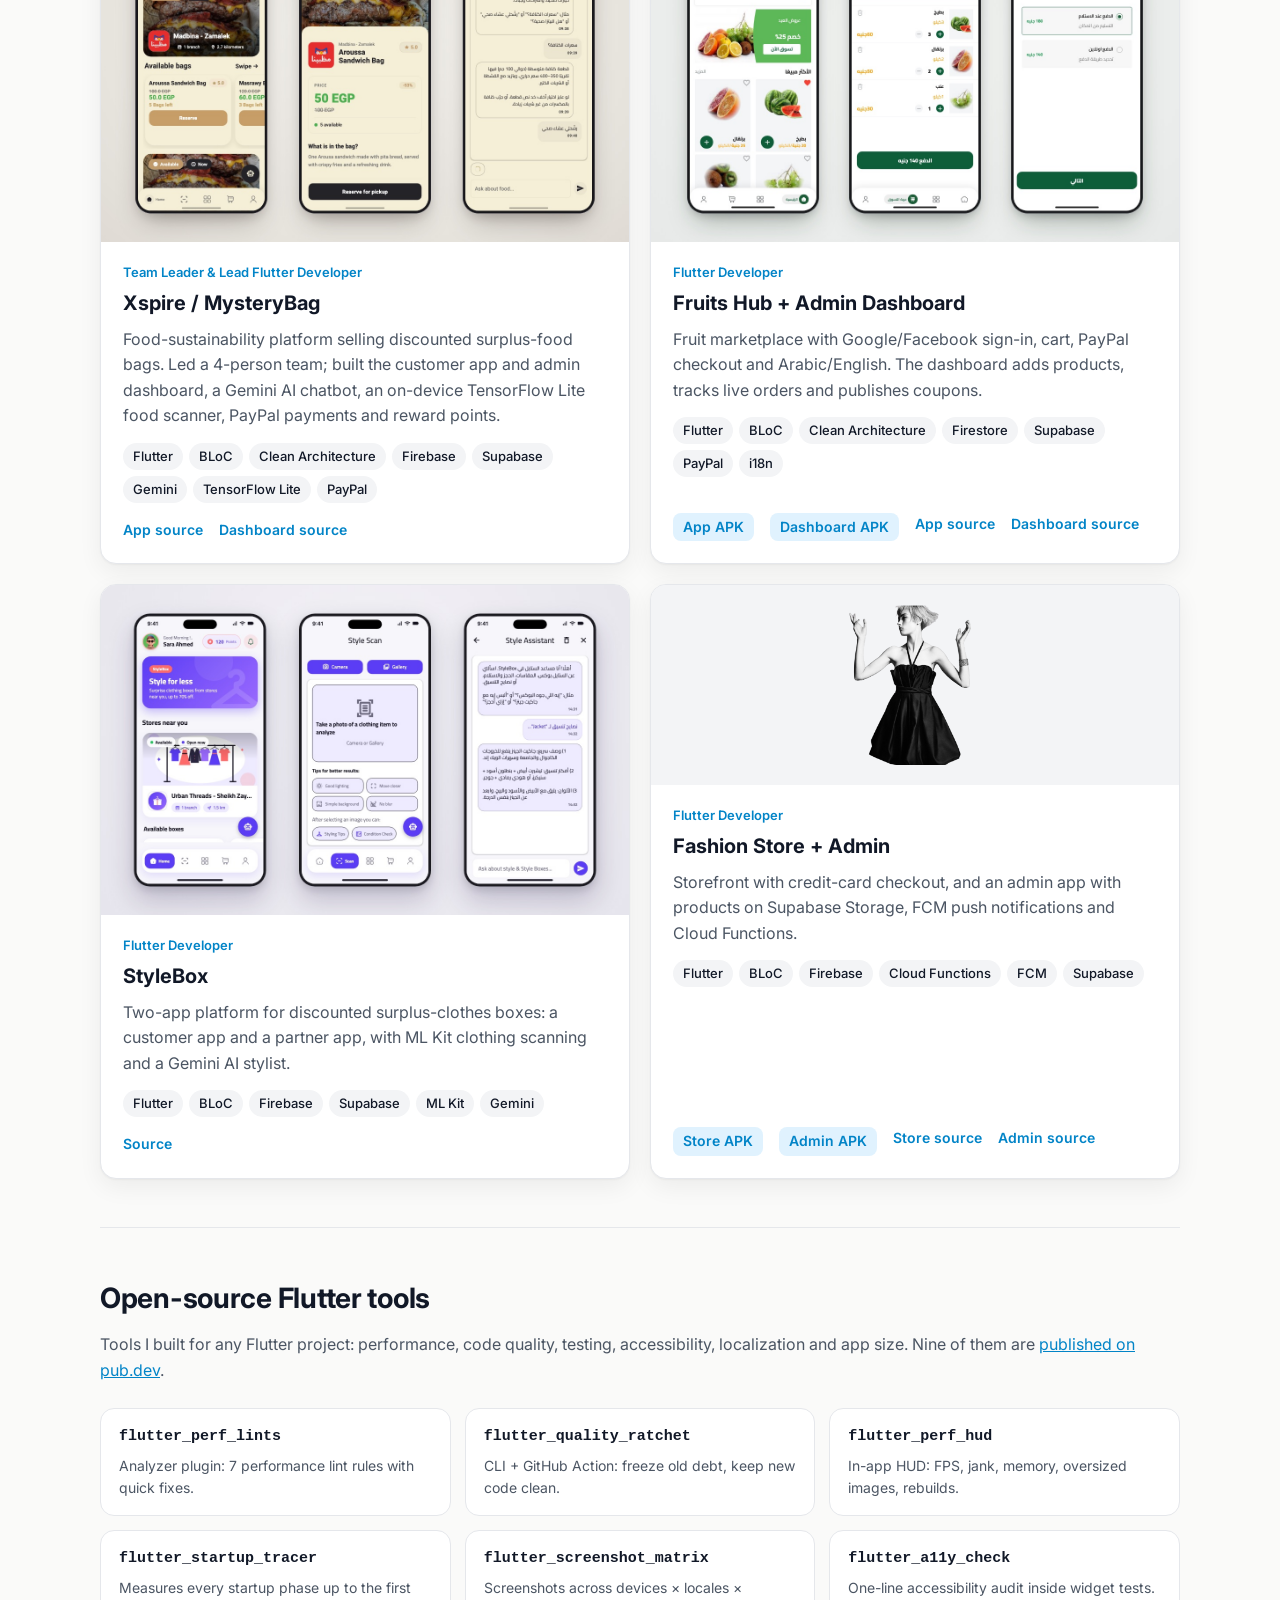
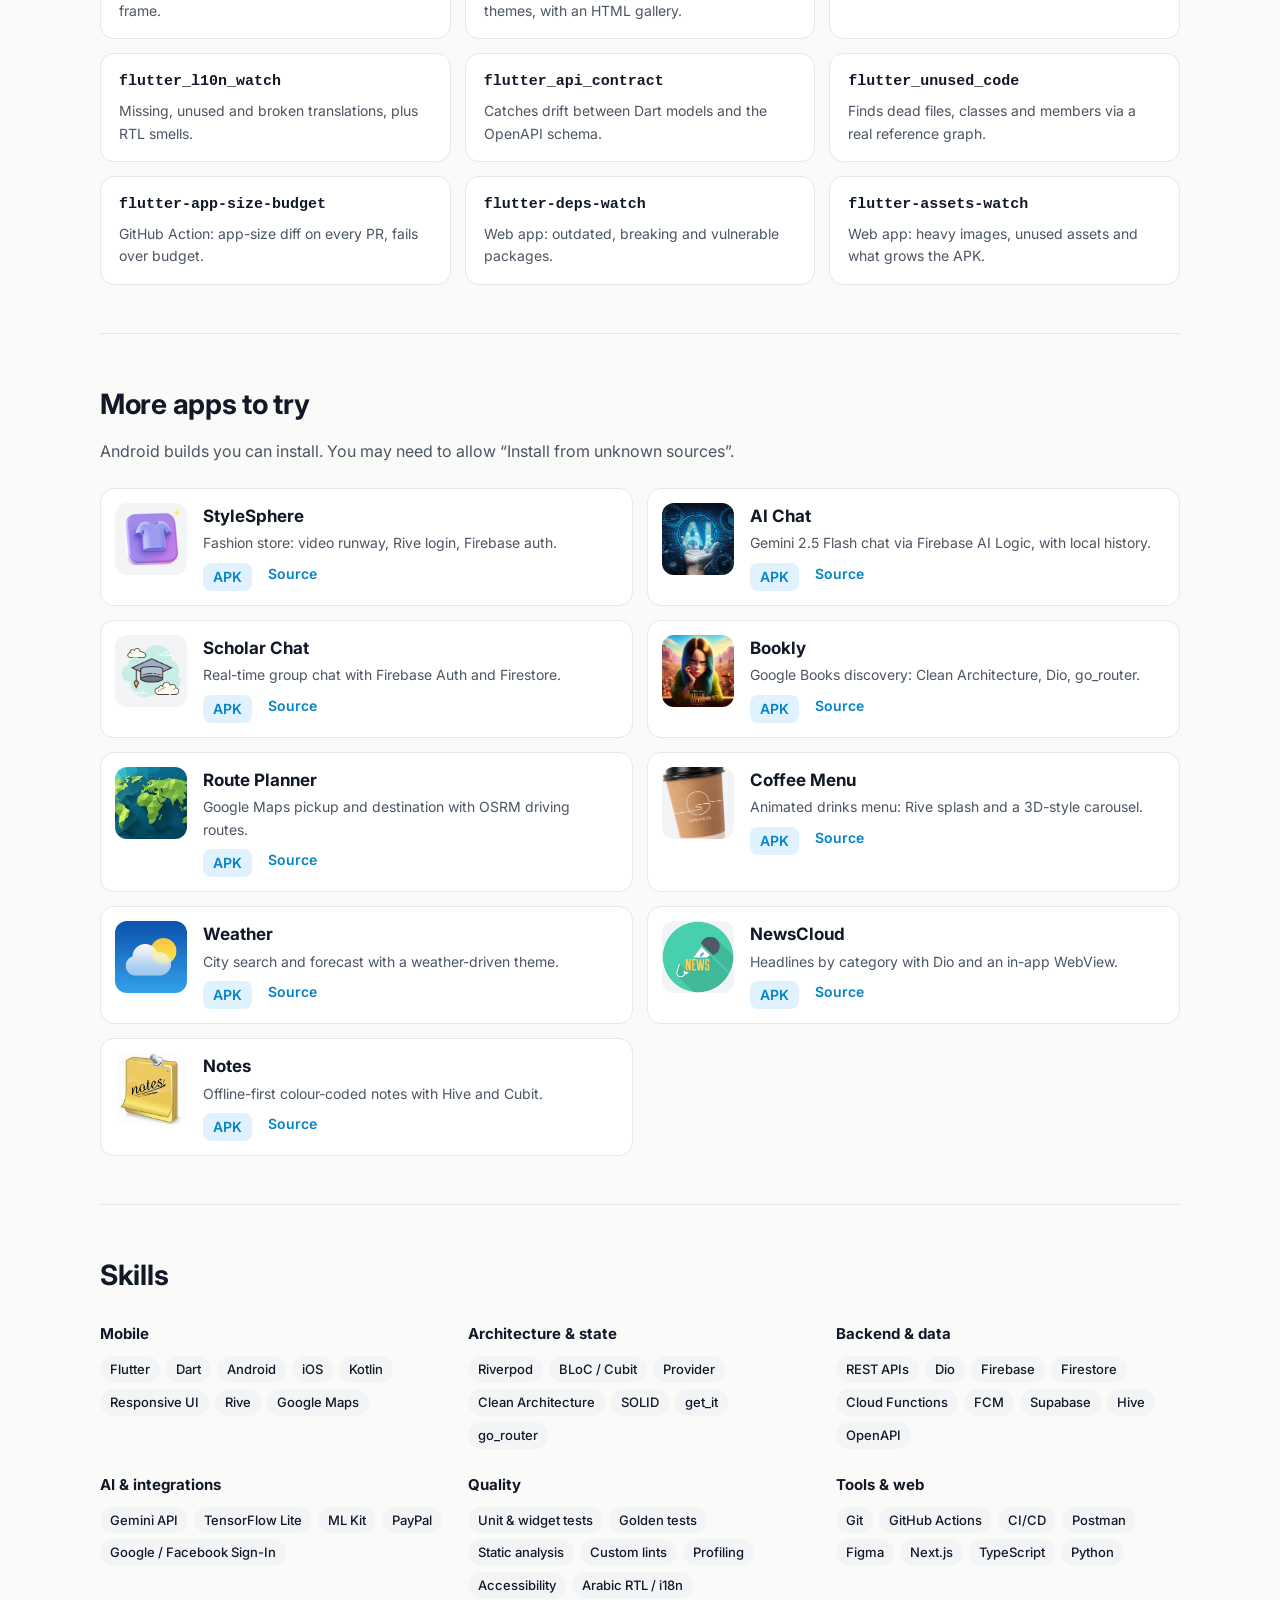
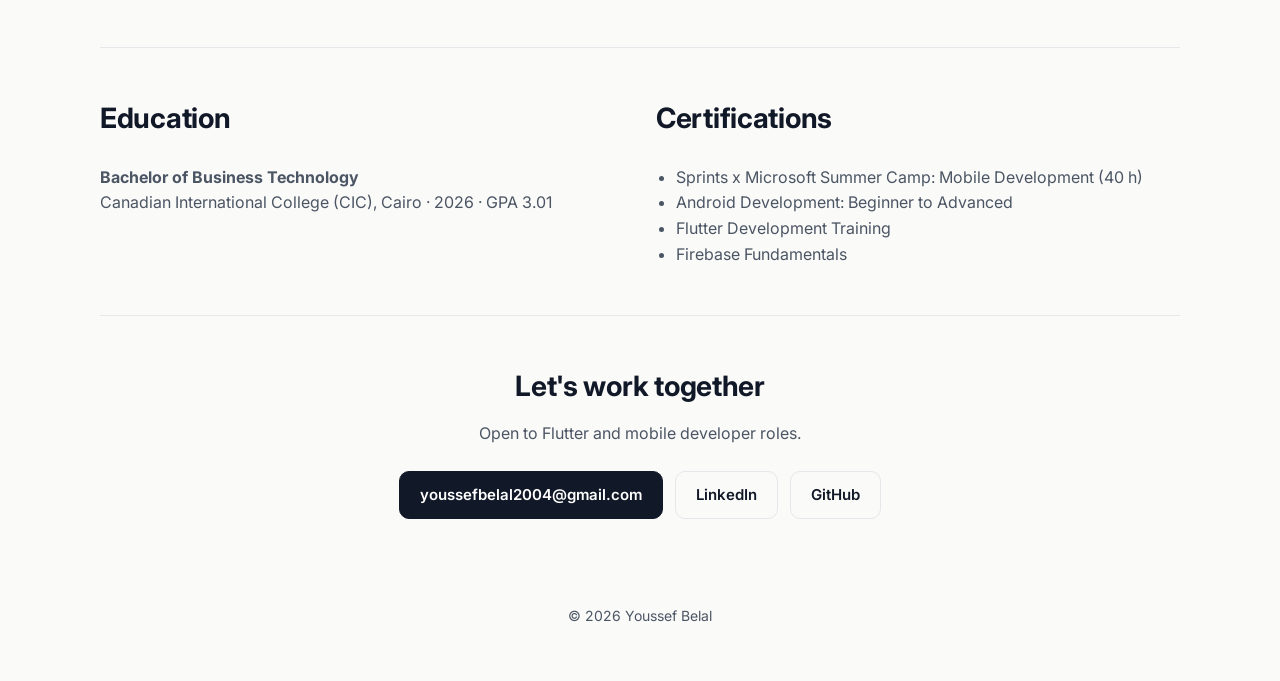
==== commit 3d330437: "feat: link the 9 published tools to pub.dev" ====
--- a/index.html
+++ b/index.html
@@ -241,42 +241,43 @@
         <h2>Open-source Flutter tools</h2>
         <p class="section-lead">
           Tools I built for any Flutter project: performance, code quality, testing, accessibility,
-          localization and app size.
+          localization and app size. Nine of them are
+          <a href="https://pub.dev/packages/flutter_quality_ratchet">published on pub.dev</a>.
         </p>
         <div class="tools">
-          <a class="tool" href="https://github.com/youssef336/flutter_perf_lints">
+          <a class="tool" href="https://pub.dev/packages/flutter_perf_lints">
             <h3>flutter_perf_lints</h3>
             <p>Analyzer plugin: 7 performance lint rules with quick fixes.</p>
           </a>
-          <a class="tool" href="https://github.com/youssef336/flutter_quality_ratchet">
+          <a class="tool" href="https://pub.dev/packages/flutter_quality_ratchet">
             <h3>flutter_quality_ratchet</h3>
             <p>CLI + GitHub Action: freeze old debt, keep new code clean.</p>
           </a>
-          <a class="tool" href="https://github.com/youssef336/flutter_perf_hud">
+          <a class="tool" href="https://pub.dev/packages/flutter_perf_hud">
             <h3>flutter_perf_hud</h3>
             <p>In-app HUD: FPS, jank, memory, oversized images, rebuilds.</p>
           </a>
-          <a class="tool" href="https://github.com/youssef336/flutter_startup_tracer">
+          <a class="tool" href="https://pub.dev/packages/flutter_startup_tracer">
             <h3>flutter_startup_tracer</h3>
             <p>Measures every startup phase up to the first frame.</p>
           </a>
-          <a class="tool" href="https://github.com/youssef336/flutter_screenshot_matrix">
+          <a class="tool" href="https://pub.dev/packages/flutter_screenshot_matrix">
             <h3>flutter_screenshot_matrix</h3>
             <p>Screenshots across devices × locales × themes, with an HTML gallery.</p>
           </a>
-          <a class="tool" href="https://github.com/youssef336/flutter_a11y_check">
+          <a class="tool" href="https://pub.dev/packages/flutter_a11y_check">
             <h3>flutter_a11y_check</h3>
             <p>One-line accessibility audit inside widget tests.</p>
           </a>
-          <a class="tool" href="https://github.com/youssef336/flutter_l10n_watch">
+          <a class="tool" href="https://pub.dev/packages/flutter_l10n_watch">
             <h3>flutter_l10n_watch</h3>
             <p>Missing, unused and broken translations, plus RTL smells.</p>
           </a>
-          <a class="tool" href="https://github.com/youssef336/flutter_api_contract">
+          <a class="tool" href="https://pub.dev/packages/flutter_api_contract">
             <h3>flutter_api_contract</h3>
             <p>Catches drift between Dart models and the OpenAPI schema.</p>
           </a>
-          <a class="tool" href="https://github.com/youssef336/flutter_unused_code">
+          <a class="tool" href="https://pub.dev/packages/flutter_unused_code">
             <h3>flutter_unused_code</h3>
             <p>Finds dead files, classes and members via a real reference graph.</p>
           </a>
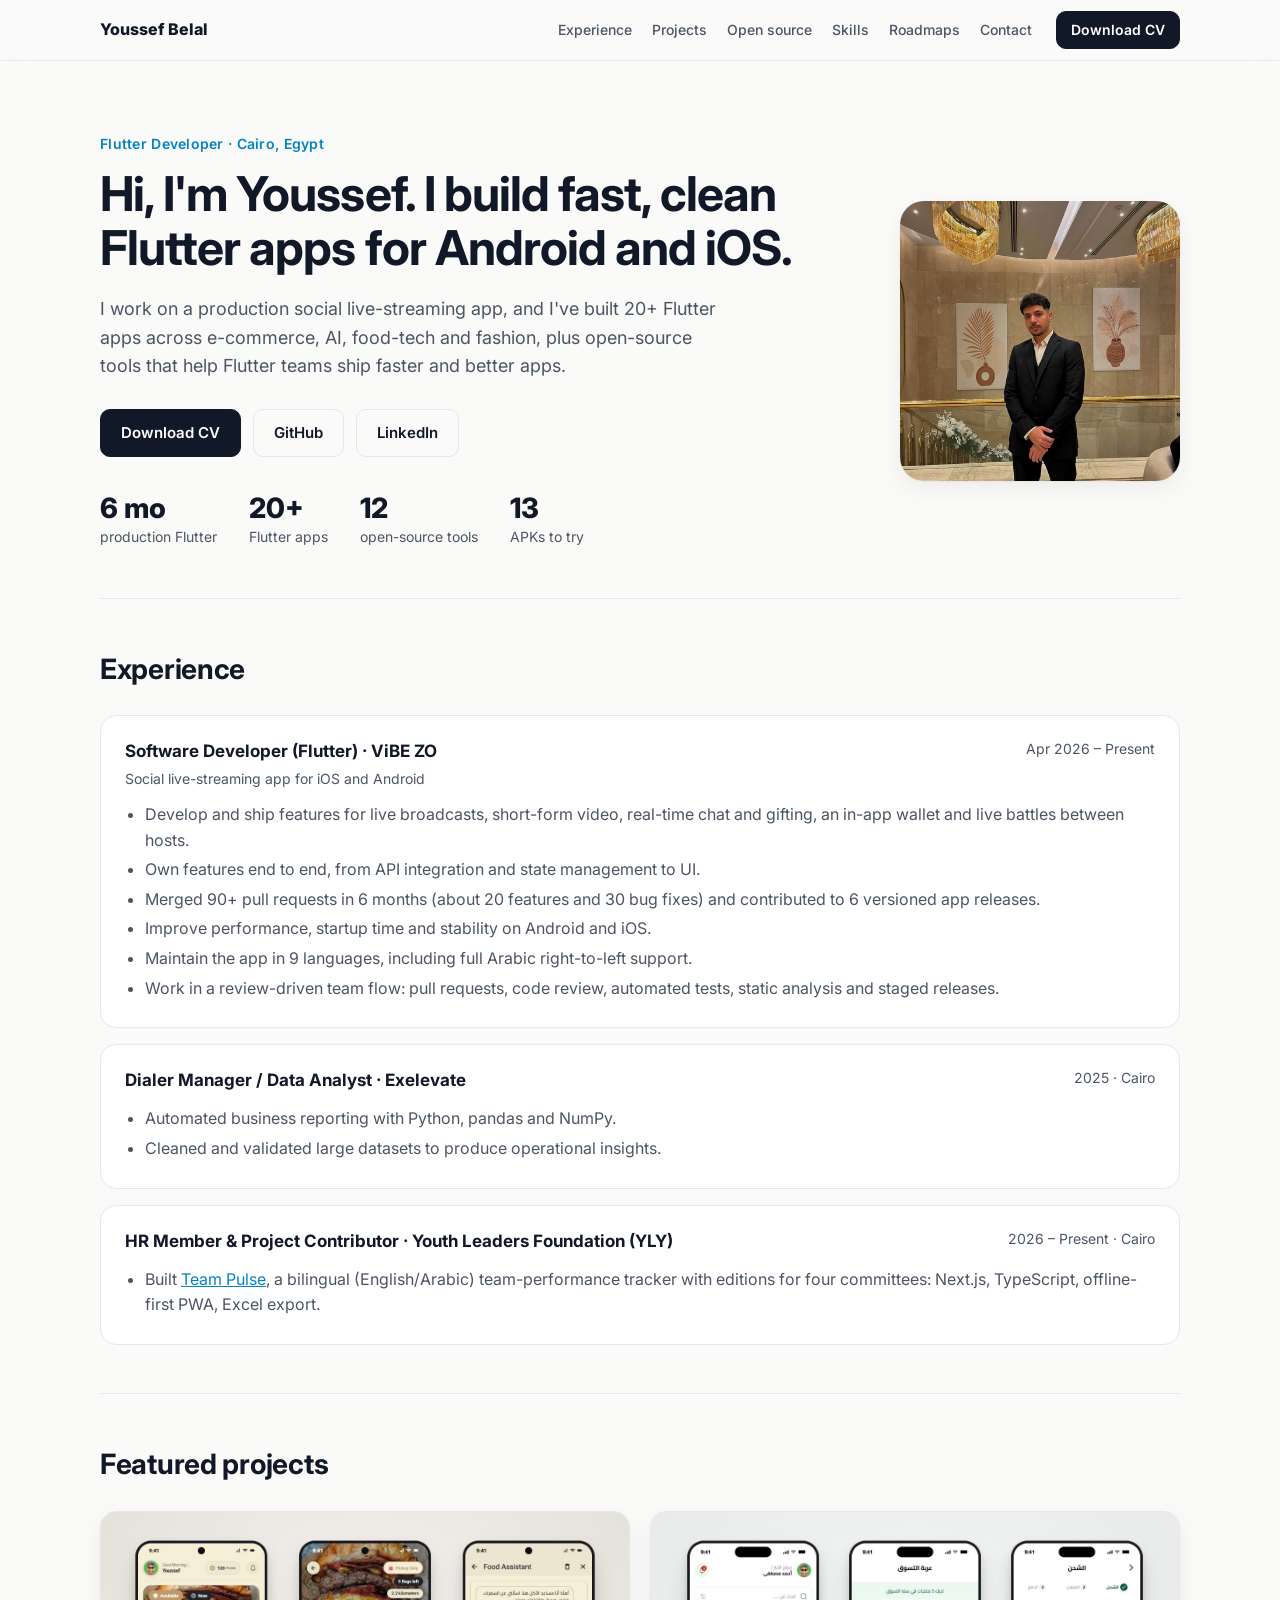
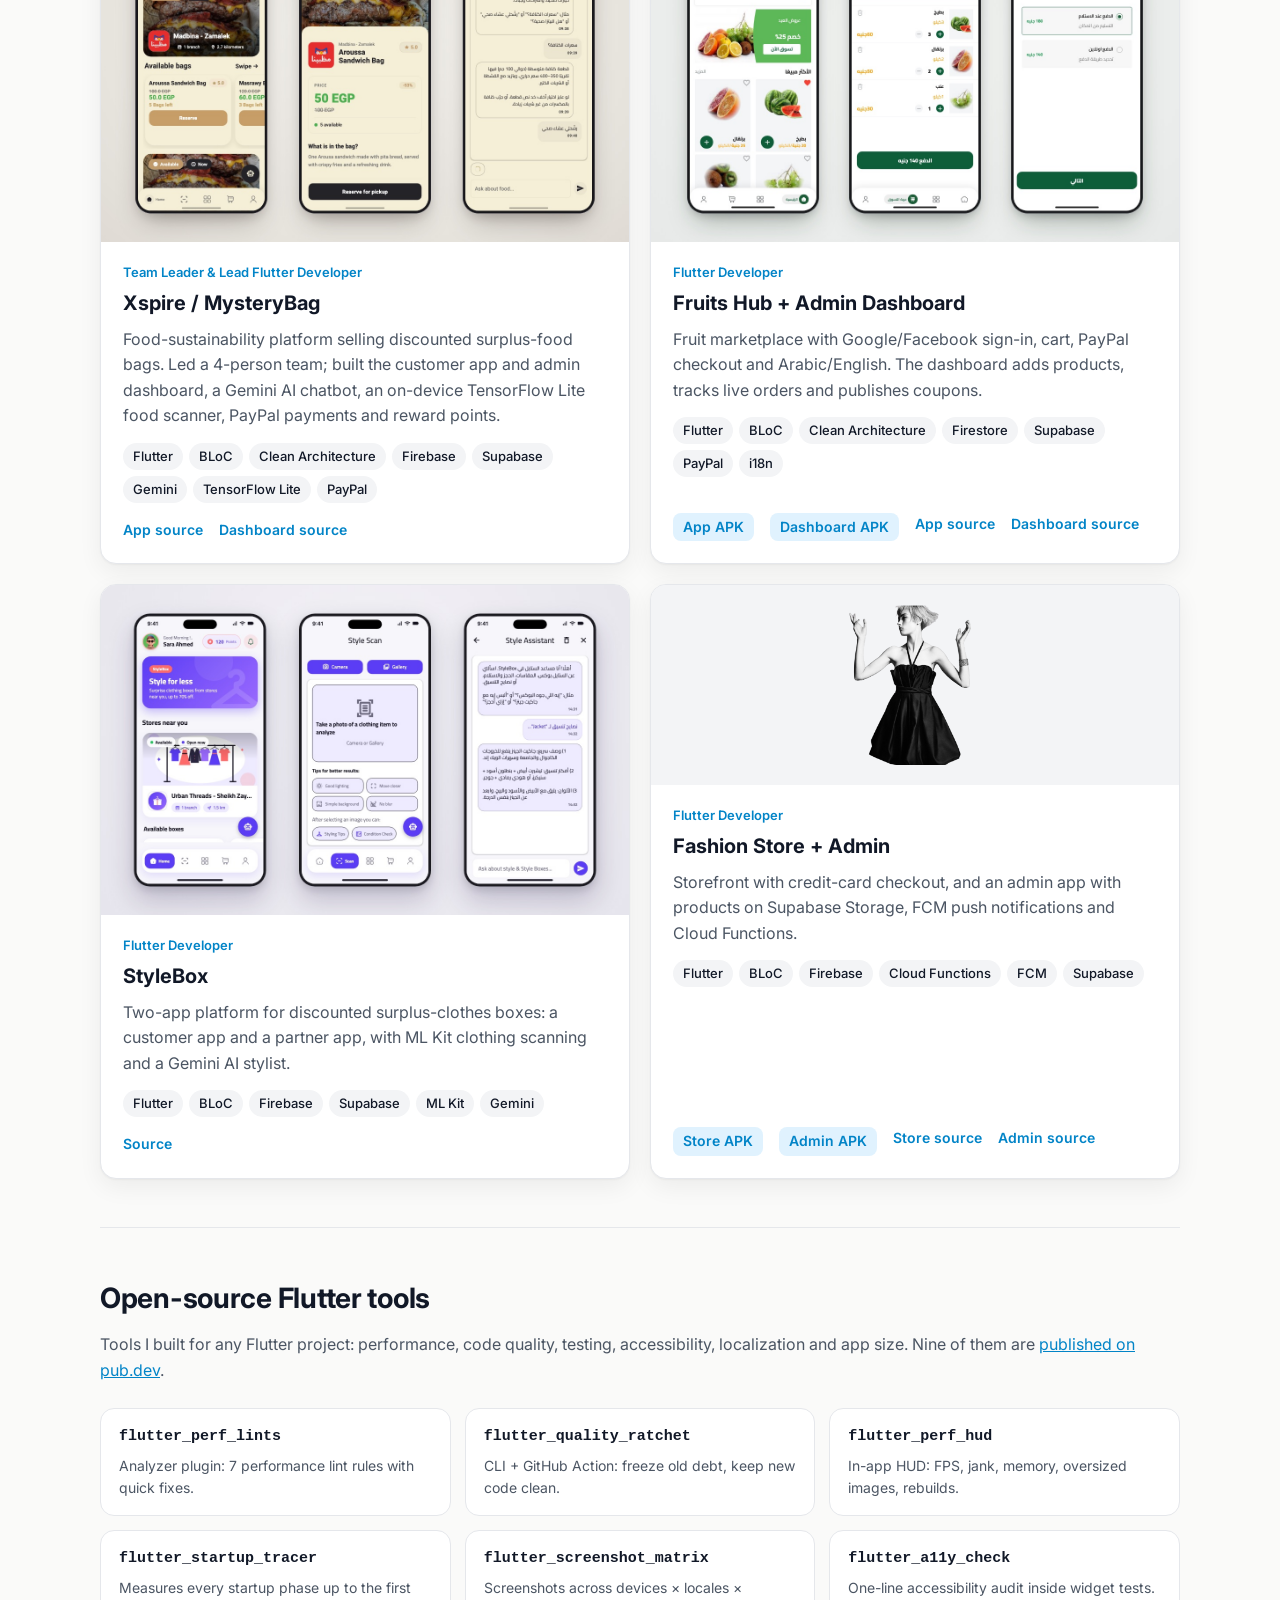
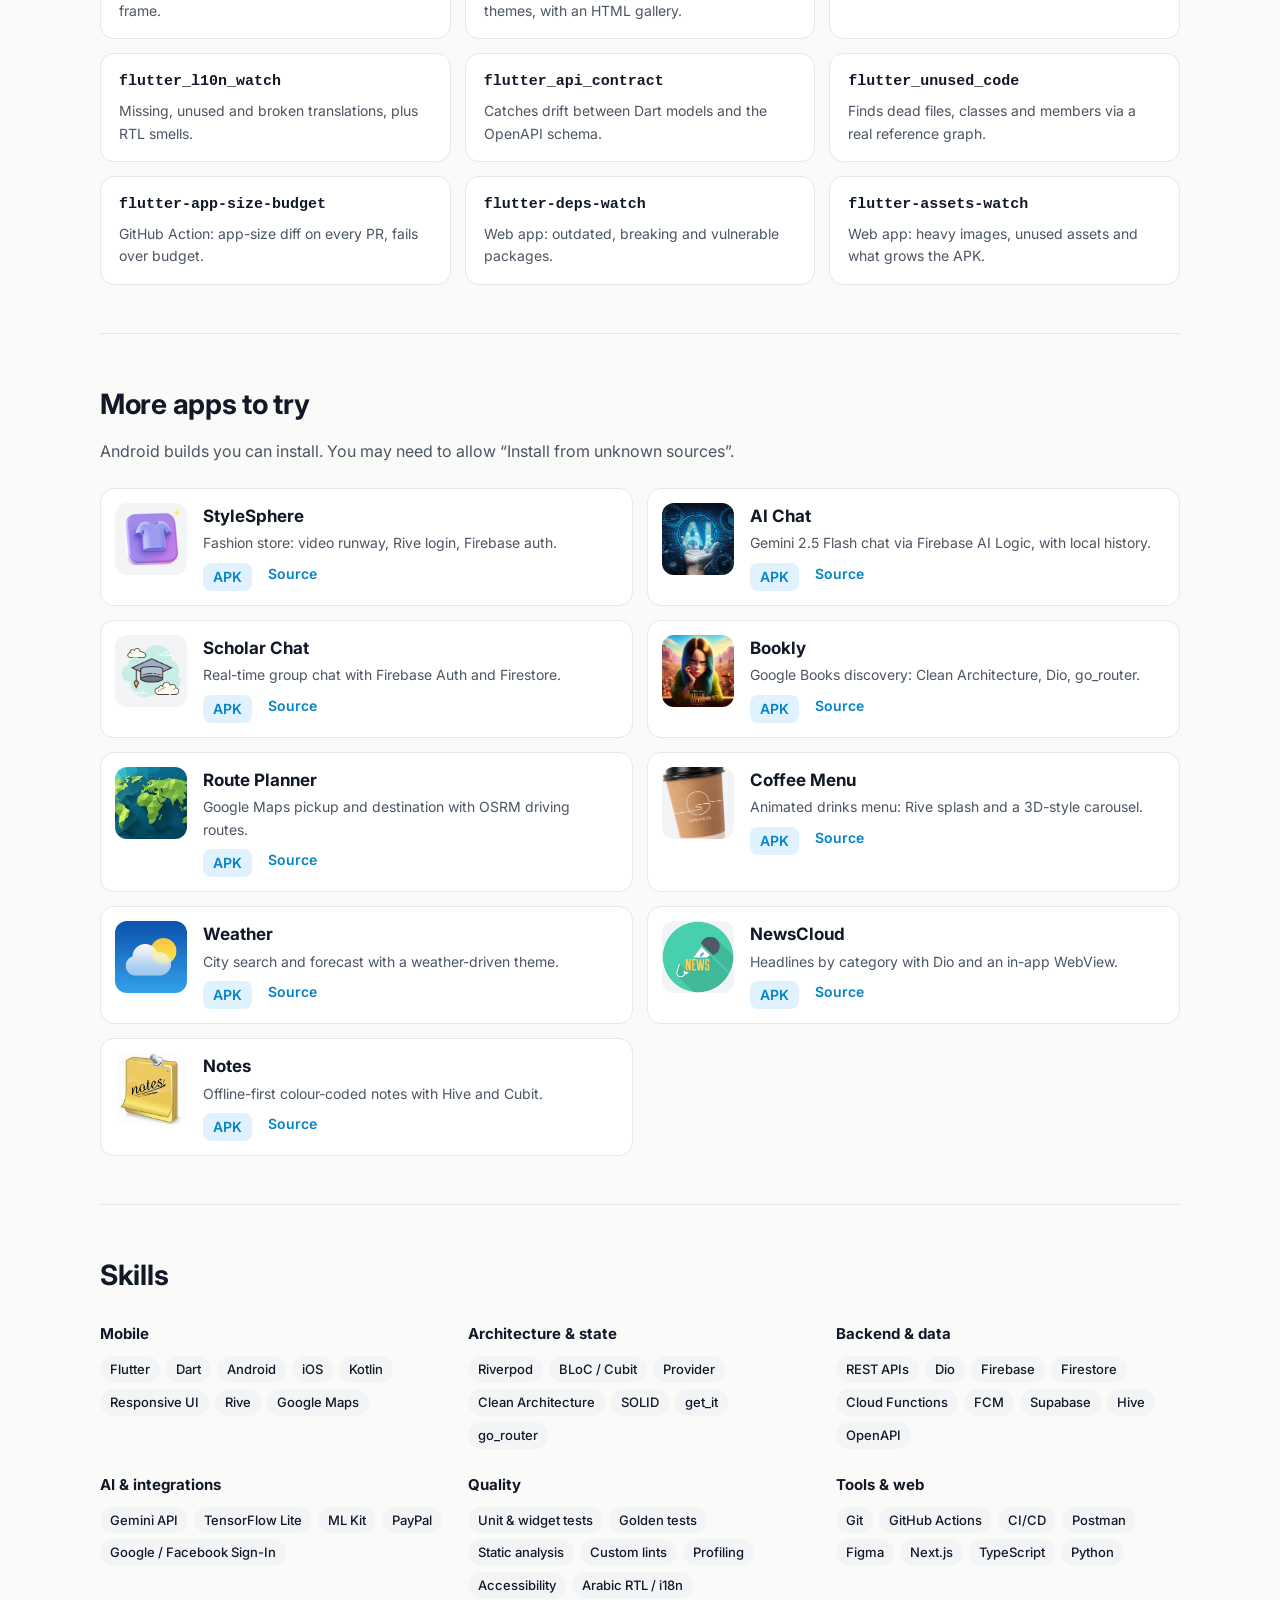
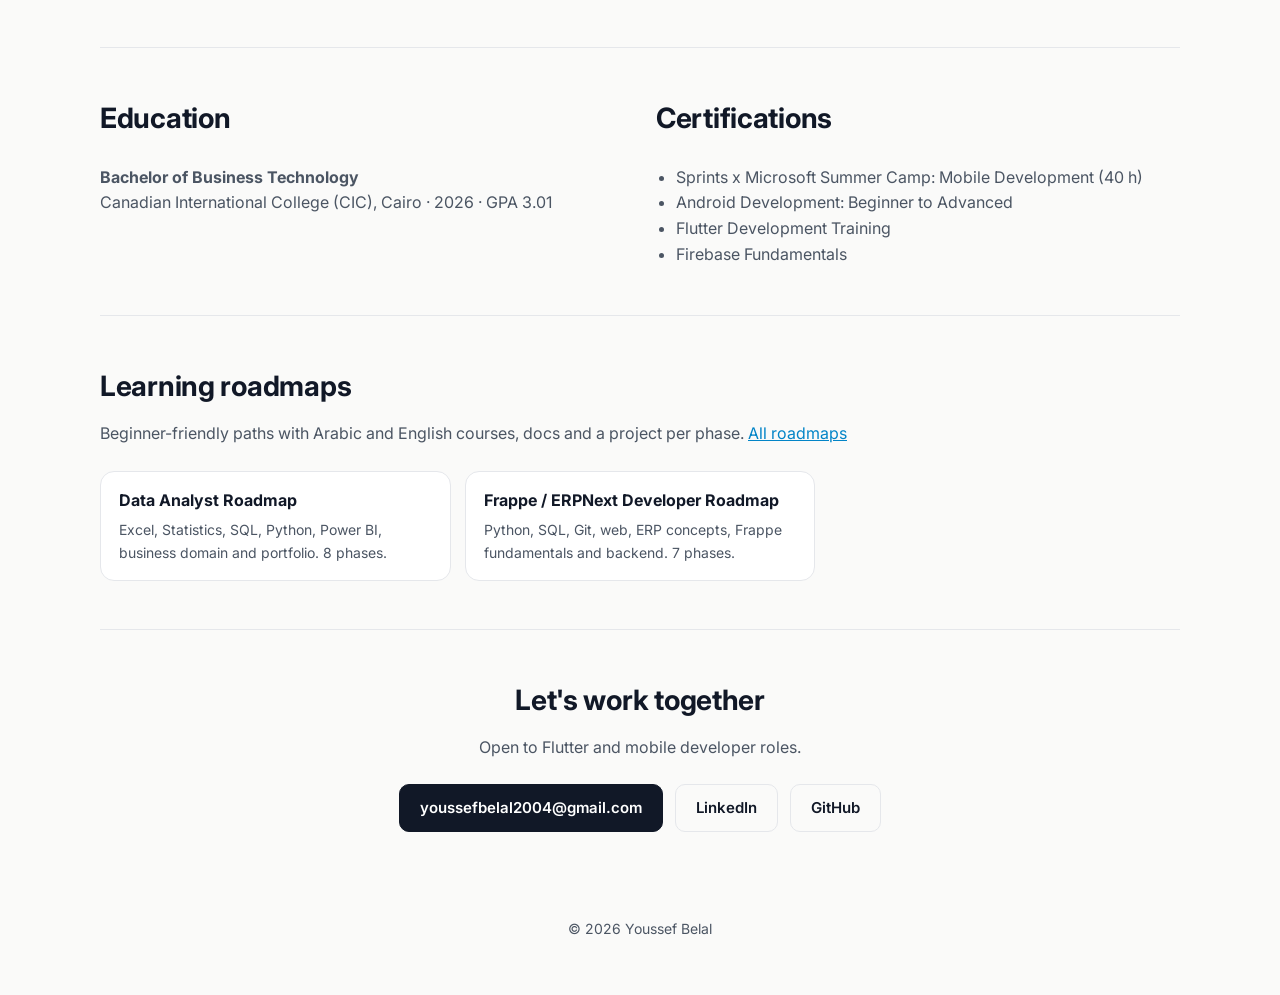
==== commit 86f109f4: "feat: link roadmaps from portfolio and add roadmaps hub Co-Authored-By: Claude Fable 5.1 <noreply@an" ====
--- a/index.html
+++ b/index.html
@@ -34,6 +34,7 @@
           <a href="#projects">Projects</a>
           <a href="#open-source">Open source</a>
           <a href="#skills">Skills</a>
+          <a href="#roadmaps">Roadmaps</a>
           <a href="#contact">Contact</a>
         </nav>
         <a class="btn btn-small" href="cv/Youssef_Belal_CV.pdf" download>Download CV</a>
@@ -503,6 +504,24 @@
         </div>
       </section>
 
+      <section class="section container roadmaps" id="roadmaps">
+        <h2>Learning roadmaps</h2>
+        <p class="section-lead">
+          Beginner-friendly paths with Arabic and English courses, docs and a project per phase.
+          <a href="roadmaps/">All roadmaps</a>
+        </p>
+        <div class="tools">
+          <a class="tool" href="data-analysis-roadmap/">
+            <h3>Data Analyst Roadmap</h3>
+            <p>Excel, Statistics, SQL, Python, Power BI, business domain and portfolio. 8 phases.</p>
+          </a>
+          <a class="tool" href="frappe-roadmap/">
+            <h3>Frappe / ERPNext Developer Roadmap</h3>
+            <p>Python, SQL, Git, web, ERP concepts, Frappe fundamentals and backend. 7 phases.</p>
+          </a>
+        </div>
+      </section>
+
       <section class="section container contact" id="contact">
         <h2>Let's work together</h2>
         <p class="section-lead">Open to Flutter and mobile developer roles.</p>
--- a/styles.css
+++ b/styles.css
@@ -394,6 +394,12 @@
   font-size: 14px;
 }
 
+/* Roadmaps */
+.roadmaps .tool h3 {
+  font-family: inherit;
+  font-size: 16px;
+}
+
 /* More apps */
 .apps {
   display: grid;
